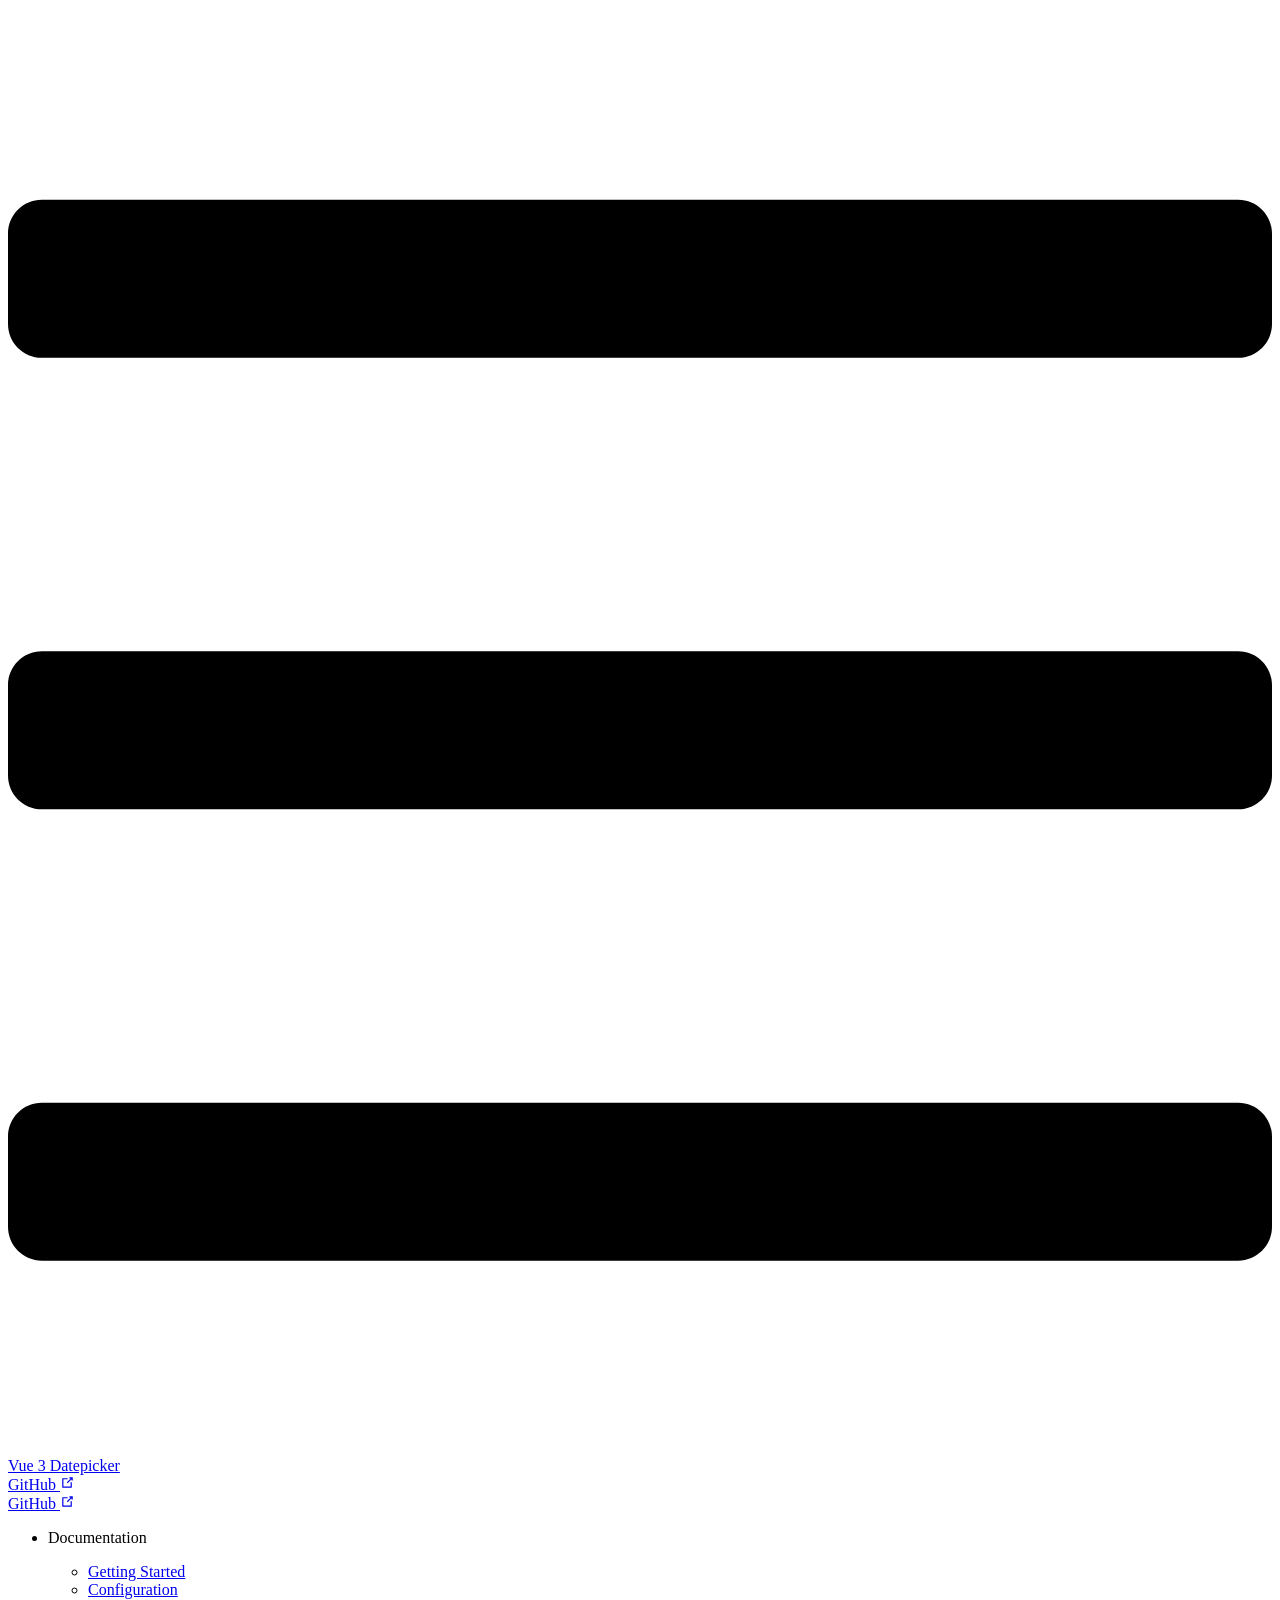
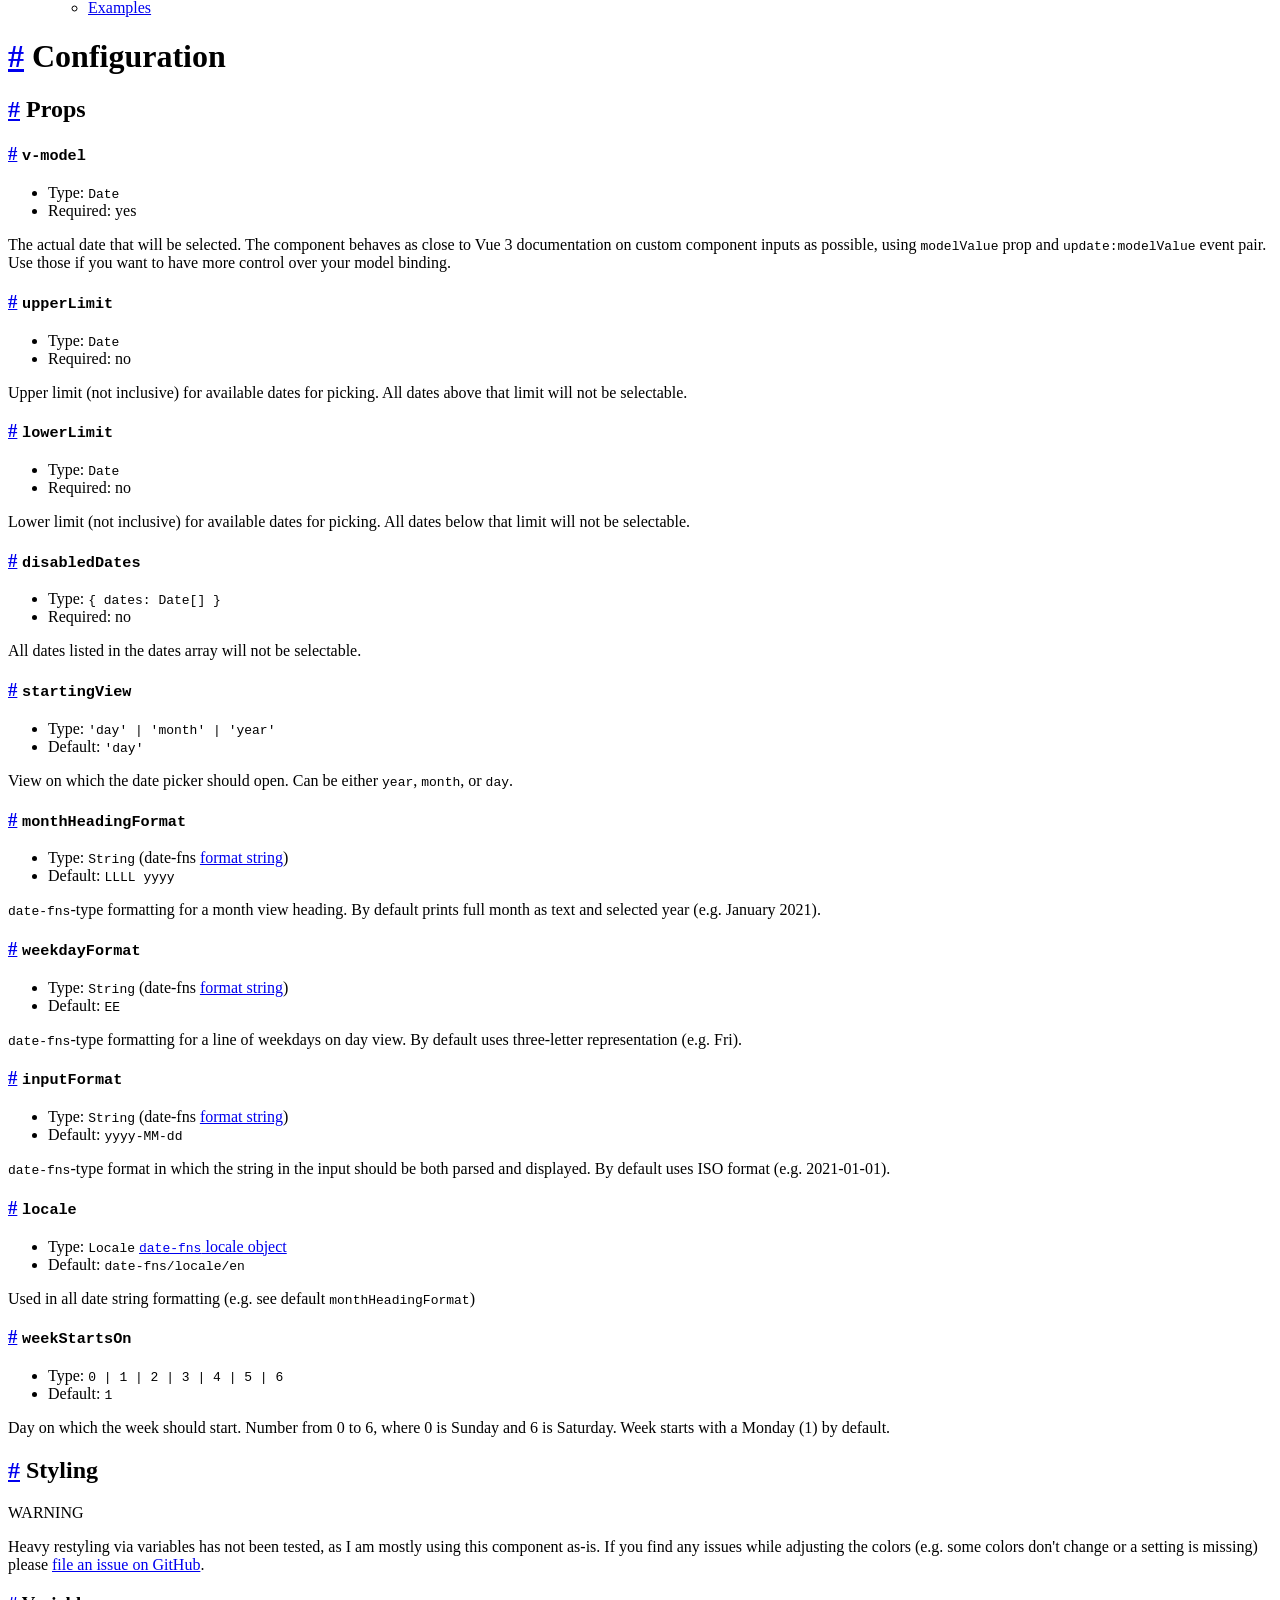
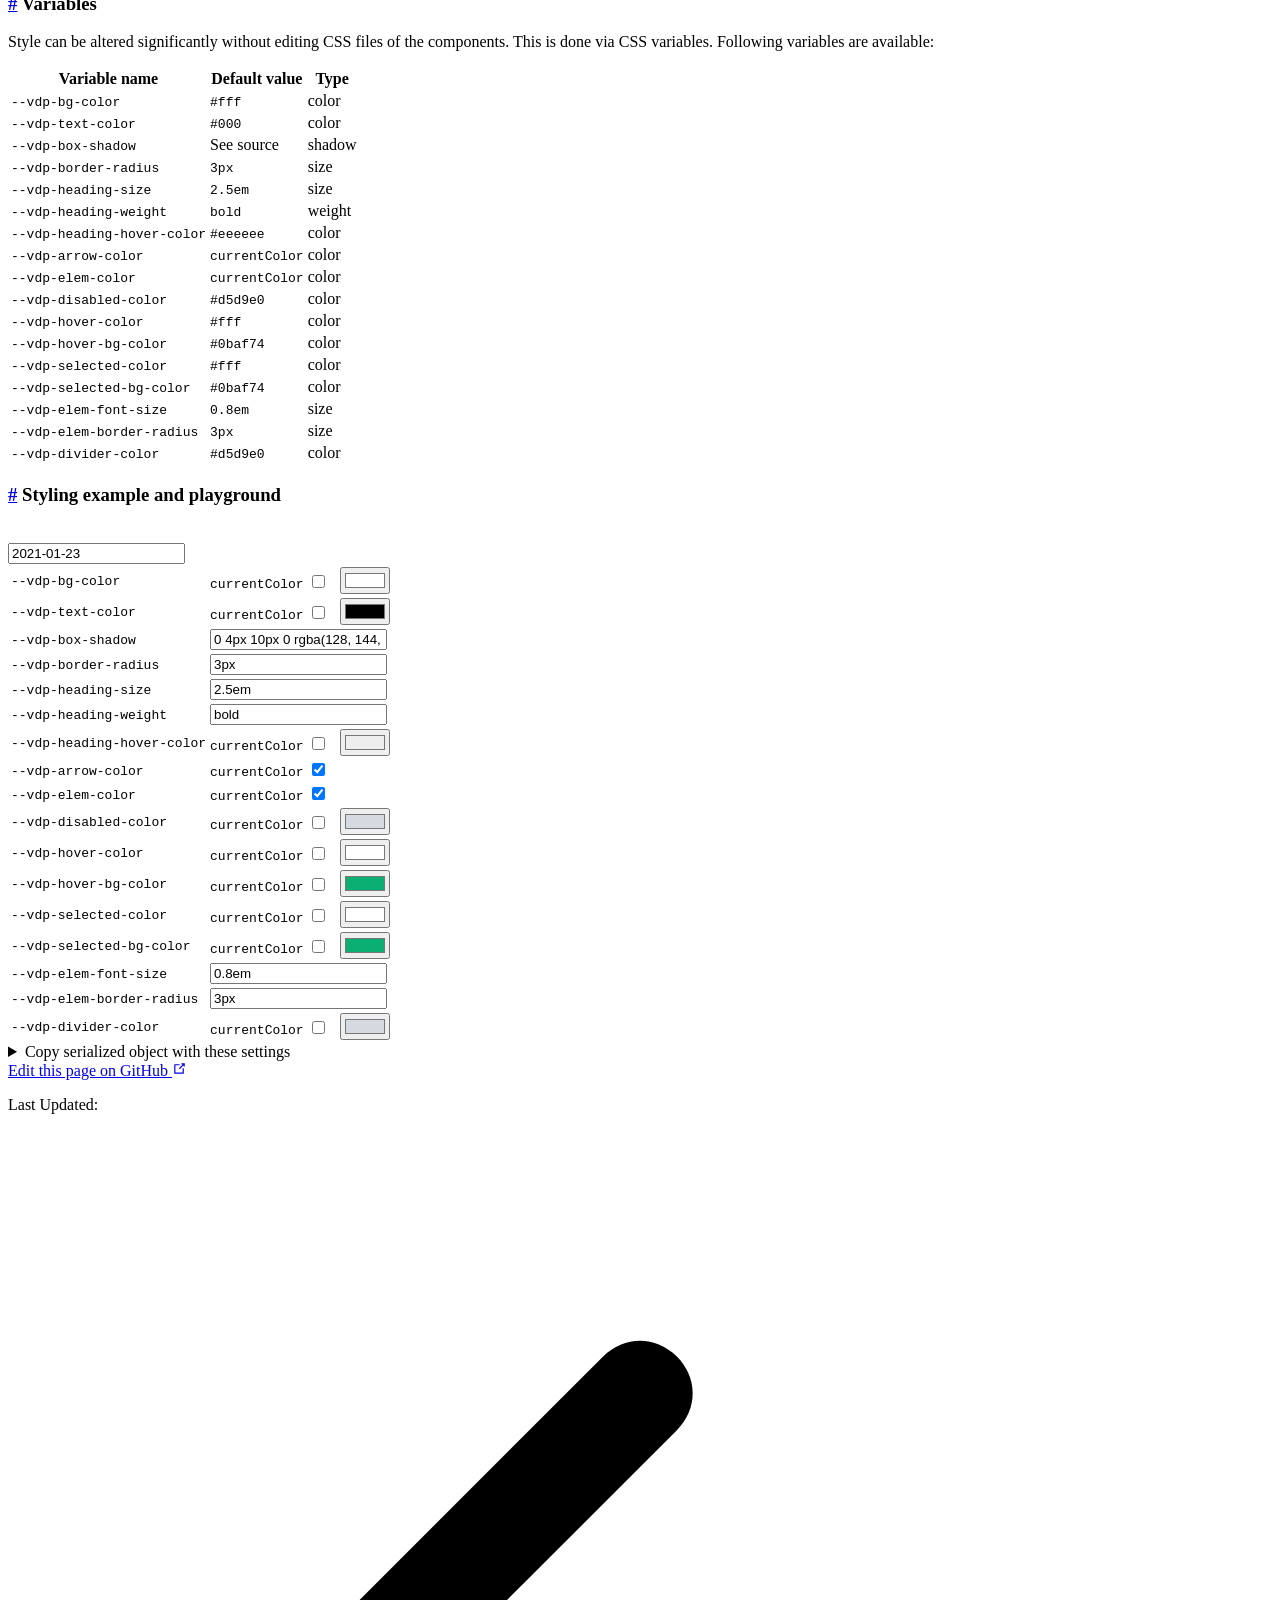
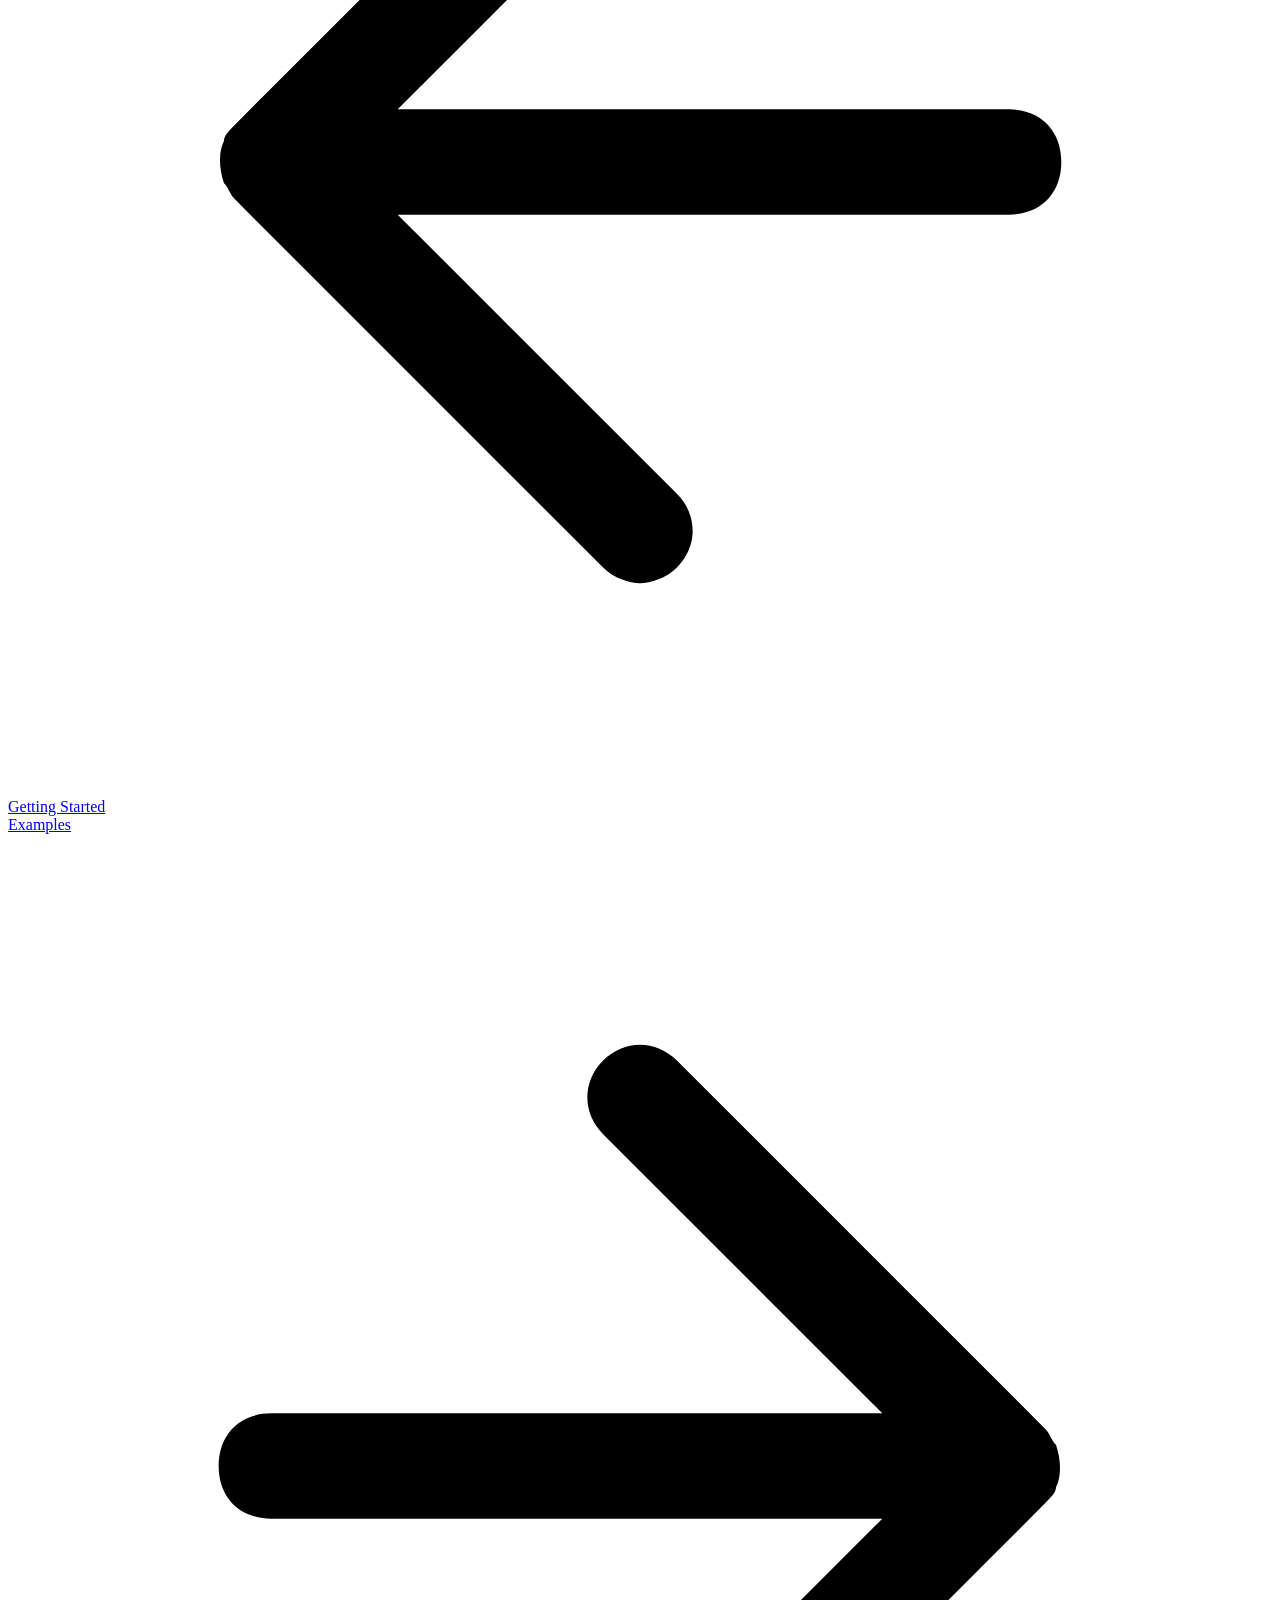
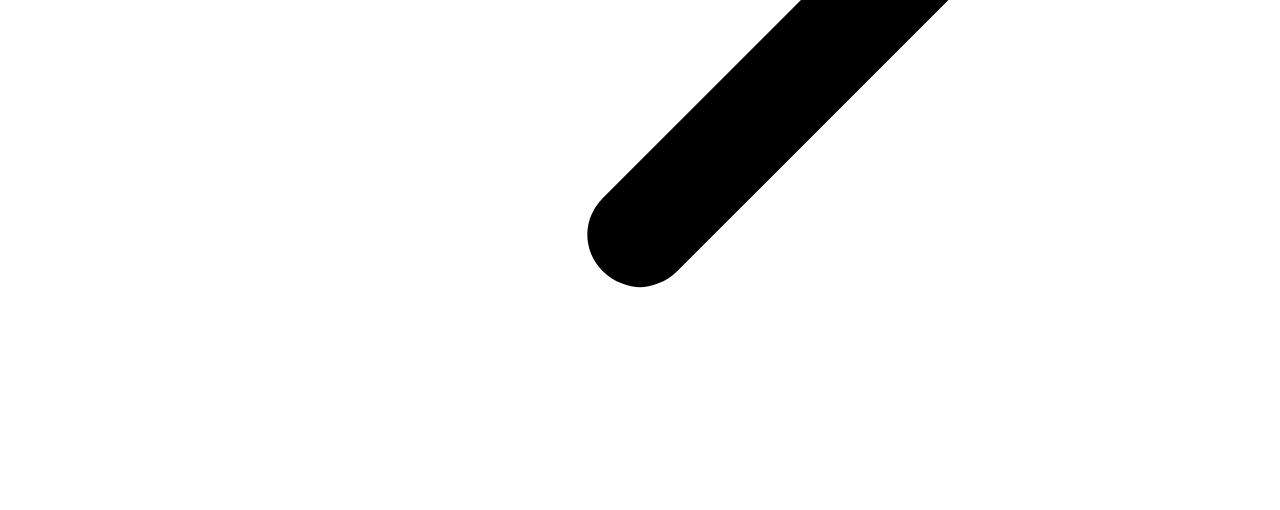
==== config.html @ 9c01e28c "Updated docs from d593a6585e9a029a3d6ae3921dd6ea7e52eb8b9a" ====
<!DOCTYPE html>
<html lang="en-US">
  <head>
    <meta charset="utf-8">
    <meta name="viewport" content="width=device-width,initial-scale=1">
    <title>
      Configuration | Vue 3 Datepicker
    </title>
    <meta name="description" content="Datepicker component suitable for Vue 3">
    <link rel="stylesheet" href="/vue3-datepicker/assets/style.fb895060.css">
    <link rel="modulepreload" href="/vue3-datepicker/assets/framework.cd64e59b.js">
    <link rel="modulepreload" href="/vue3-datepicker/assets/Datepicker.070c95ee.js">
    <link rel="modulepreload" href="/vue3-datepicker/assets/config.md.9d91b62d.lean.js">
    <link rel="modulepreload" href="/vue3-datepicker/assets/app.a513bcc6.js">
    
    
  </head>
  <body>
    <div id="app"><!--[--><div class="theme"><header class="nav-bar" data-v-6e7c0b86><div class="sidebar-button" data-v-6e7c0b86><svg class="icon" xmlns="http://www.w3.org/2000/svg" aria-hidden="true" role="img" viewBox="0 0 448 512"><path fill="currentColor" d="M436 124H12c-6.627 0-12-5.373-12-12V80c0-6.627 5.373-12 12-12h424c6.627 0 12 5.373 12 12v32c0 6.627-5.373 12-12 12zm0 160H12c-6.627 0-12-5.373-12-12v-32c0-6.627 5.373-12 12-12h424c6.627 0 12 5.373 12 12v32c0 6.627-5.373 12-12 12zm0 160H12c-6.627 0-12-5.373-12-12v-32c0-6.627 5.373-12 12-12h424c6.627 0 12 5.373 12 12v32c0 6.627-5.373 12-12 12z" class></path></svg></div><a class="nav-bar-title" href="/vue3-datepicker/" aria-label="Vue 3 Datepicker, back to home" data-v-6e7c0b86 data-v-00c3af85><!----> Vue 3 Datepicker</a><div class="flex-grow" data-v-6e7c0b86></div><div class="nav" data-v-6e7c0b86><nav class="nav-links" data-v-6e7c0b86 data-v-f465d38e><!----><!----><div class="item" data-v-f465d38e><div class="nav-link" data-v-f465d38e data-v-98431d6e><a class="item isExternal" href="https://github.com/icehaunter/vue3-datepicker" target="_blank" rel="noopener noreferrer" data-v-98431d6e>GitHub <svg class="icon outbound" xmlns="http://www.w3.org/2000/svg" aria-hidden="true" x="0px" y="0px" viewbox="0 0 100 100" width="15" height="15" data-v-98431d6e><path fill="currentColor" d="M18.8,85.1h56l0,0c2.2,0,4-1.8,4-4v-32h-8v28h-48v-48h28v-8h-32l0,0c-2.2,0-4,1.8-4,4v56C14.8,83.3,16.6,85.1,18.8,85.1z"></path><polygon fill="currentColor" points="45.7,48.7 51.3,54.3 77.2,28.5 77.2,37.2 85.2,37.2 85.2,14.9 62.8,14.9 62.8,22.9 71.5,22.9"></polygon></svg></a></div></div></nav></div><!--[--><!--]--></header><aside class="sidebar" data-v-58e261f2><nav class="nav-links nav" data-v-58e261f2 data-v-f465d38e><!----><!----><div class="item" data-v-f465d38e><div class="nav-link" data-v-f465d38e data-v-98431d6e><a class="item isExternal" href="https://github.com/icehaunter/vue3-datepicker" target="_blank" rel="noopener noreferrer" data-v-98431d6e>GitHub <svg class="icon outbound" xmlns="http://www.w3.org/2000/svg" aria-hidden="true" x="0px" y="0px" viewbox="0 0 100 100" width="15" height="15" data-v-98431d6e><path fill="currentColor" d="M18.8,85.1h56l0,0c2.2,0,4-1.8,4-4v-32h-8v28h-48v-48h28v-8h-32l0,0c-2.2,0-4,1.8-4,4v56C14.8,83.3,16.6,85.1,18.8,85.1z"></path><polygon fill="currentColor" points="45.7,48.7 51.3,54.3 77.2,28.5 77.2,37.2 85.2,37.2 85.2,14.9 62.8,14.9 62.8,22.9 71.5,22.9"></polygon></svg></a></div></div></nav><!--[--><!--]--><ul class="sidebar-links" data-v-58e261f2><!--[--><li class="sidebar-link" data-v-58e261f2 data-v-58e261f2><p class="sidebar-link-item" data-v-58e261f2>Documentation</p><ul class="sidebar-links" data-v-58e261f2><li class="sidebar-link" data-v-58e261f2 data-v-58e261f2><a class="sidebar-link-item" href="/vue3-datepicker/" data-v-58e261f2>Getting Started</a><!----></li><li class="sidebar-link" data-v-58e261f2 data-v-58e261f2><a class="sidebar-link-item" href="/vue3-datepicker/config" data-v-58e261f2>Configuration</a><!----></li><li class="sidebar-link" data-v-58e261f2 data-v-58e261f2><a class="sidebar-link-item" href="/vue3-datepicker/examples" data-v-58e261f2>Examples</a><!----></li></ul></li><!--]--></ul><!--[--><!--]--></aside><!-- TODO: make this button accessible --><div class="sidebar-mask"></div><main class="page" data-v-b109f666><div class="container" data-v-b109f666><!--[--><!--]--><div class="content" data-v-b109f666><div data-v-b109f666><h1 id="configuration"><a class="header-anchor" href="#configuration" aria-hidden="true">#</a> Configuration</h1><h2 id="props"><a class="header-anchor" href="#props" aria-hidden="true">#</a> Props</h2><h3 id="v-model"><a class="header-anchor" href="#v-model" aria-hidden="true">#</a> <code>v-model</code></h3><ul><li>Type: <code>Date</code></li><li>Required: yes</li></ul><p>The actual date that will be selected. The component behaves as close to Vue 3 documentation on custom component inputs as possible, using <code>modelValue</code> prop and <code>update:modelValue</code> event pair. Use those if you want to have more control over your model binding.</p><h3 id="upperlimit"><a class="header-anchor" href="#upperlimit" aria-hidden="true">#</a> <code>upperLimit</code></h3><ul><li>Type: <code>Date</code></li><li>Required: no</li></ul><p>Upper limit (not inclusive) for available dates for picking. All dates above that limit will not be selectable.</p><h3 id="lowerlimit"><a class="header-anchor" href="#lowerlimit" aria-hidden="true">#</a> <code>lowerLimit</code></h3><ul><li>Type: <code>Date</code></li><li>Required: no</li></ul><p>Lower limit (not inclusive) for available dates for picking. All dates below that limit will not be selectable.</p><h3 id="disableddates"><a class="header-anchor" href="#disableddates" aria-hidden="true">#</a> <code>disabledDates</code></h3><ul><li>Type: <code>{ dates: Date[] }</code></li><li>Required: no</li></ul><p>All dates listed in the dates array will not be selectable.</p><h3 id="startingview"><a class="header-anchor" href="#startingview" aria-hidden="true">#</a> <code>startingView</code></h3><ul><li>Type: <code>&#39;day&#39; | &#39;month&#39; | &#39;year&#39;</code></li><li>Default: <code>&#39;day&#39;</code></li></ul><p>View on which the date picker should open. Can be either <code>year</code>, <code>month</code>, or <code>day</code>.</p><h3 id="monthheadingformat"><a class="header-anchor" href="#monthheadingformat" aria-hidden="true">#</a> <code>monthHeadingFormat</code></h3><ul><li>Type: <code>String</code> (date-fns <a href="https://date-fns.org/docs/format" target="_blank" rel="noopener noreferrer">format string</a>)</li><li>Default: <code>LLLL yyyy</code></li></ul><p><code>date-fns</code>-type formatting for a month view heading. By default prints full month as text and selected year (e.g. January 2021).</p><h3 id="weekdayformat"><a class="header-anchor" href="#weekdayformat" aria-hidden="true">#</a> <code>weekdayFormat</code></h3><ul><li>Type: <code>String</code> (date-fns <a href="https://date-fns.org/docs/format" target="_blank" rel="noopener noreferrer">format string</a>)</li><li>Default: <code>EE</code></li></ul><p><code>date-fns</code>-type formatting for a line of weekdays on day view. By default uses three-letter representation (e.g. Fri).</p><h3 id="inputformat"><a class="header-anchor" href="#inputformat" aria-hidden="true">#</a> <code>inputFormat</code></h3><ul><li>Type: <code>String</code> (date-fns <a href="https://date-fns.org/docs/format" target="_blank" rel="noopener noreferrer">format string</a>)</li><li>Default: <code>yyyy-MM-dd</code></li></ul><p><code>date-fns</code>-type format in which the string in the input should be both parsed and displayed. By default uses ISO format (e.g. 2021-01-01).</p><h3 id="locale"><a class="header-anchor" href="#locale" aria-hidden="true">#</a> <code>locale</code></h3><ul><li>Type: <code>Locale</code> <a href="https://date-fns.org/v2.16.1/docs/I18n#usage" target="_blank" rel="noopener noreferrer"><code>date-fns</code> locale object</a></li><li>Default: <code>date-fns/locale/en</code></li></ul><p>Used in all date string formatting (e.g. see default <code>monthHeadingFormat</code>)</p><h3 id="weekstartson"><a class="header-anchor" href="#weekstartson" aria-hidden="true">#</a> <code>weekStartsOn</code></h3><ul><li>Type: <code>0 | 1 | 2 | 3 | 4 | 5 | 6</code></li><li>Default: <code>1</code></li></ul><p>Day on which the week should start. Number from 0 to 6, where 0 is Sunday and 6 is Saturday. Week starts with a Monday (1) by default.</p><h2 id="styling"><a class="header-anchor" href="#styling" aria-hidden="true">#</a> Styling</h2><div class="warning custom-block"><p class="custom-block-title">WARNING</p><p>Heavy restyling via variables has not been tested, as I am mostly using this component as-is. If you find any issues while adjusting the colors (e.g. some colors don&#39;t change or a setting is missing) please <a href="https://github.com/icehaunter/vue3-datepicker/issues" target="_blank" rel="noopener noreferrer">file an issue on GitHub</a>.</p></div><h3 id="variables"><a class="header-anchor" href="#variables" aria-hidden="true">#</a> Variables</h3><p>Style can be altered significantly without editing CSS files of the components. This is done via CSS variables. Following variables are available:</p><table><thead><tr><th>Variable name</th><th>Default value</th><th>Type</th></tr></thead><tbody><tr><td><code>--vdp-bg-color</code></td><td><code>#fff</code></td><td>color</td></tr><tr><td><code>--vdp-text-color</code></td><td><code>#000</code></td><td>color</td></tr><tr><td><code>--vdp-box-shadow</code></td><td>See source</td><td>shadow</td></tr><tr><td><code>--vdp-border-radius</code></td><td><code>3px</code></td><td>size</td></tr><tr><td><code>--vdp-heading-size</code></td><td><code>2.5em</code></td><td>size</td></tr><tr><td><code>--vdp-heading-weight</code></td><td><code>bold</code></td><td>weight</td></tr><tr><td><code>--vdp-heading-hover-color</code></td><td><code>#eeeeee</code></td><td>color</td></tr><tr><td><code>--vdp-arrow-color</code></td><td><code>currentColor</code></td><td>color</td></tr><tr><td><code>--vdp-elem-color</code></td><td><code>currentColor</code></td><td>color</td></tr><tr><td><code>--vdp-disabled-color</code></td><td><code>#d5d9e0</code></td><td>color</td></tr><tr><td><code>--vdp-hover-color</code></td><td><code>#fff</code></td><td>color</td></tr><tr><td><code>--vdp-hover-bg-color</code></td><td><code>#0baf74</code></td><td>color</td></tr><tr><td><code>--vdp-selected-color</code></td><td><code>#fff</code></td><td>color</td></tr><tr><td><code>--vdp-selected-bg-color</code></td><td><code>#0baf74</code></td><td>color</td></tr><tr><td><code>--vdp-elem-font-size</code></td><td><code>0.8em</code></td><td>size</td></tr><tr><td><code>--vdp-elem-border-radius</code></td><td><code>3px</code></td><td>size</td></tr><tr><td><code>--vdp-divider-color</code></td><td><code>#d5d9e0</code></td><td>color</td></tr></tbody></table><h3 id="styling-example-and-playground"><a class="header-anchor" href="#styling-example-and-playground" aria-hidden="true">#</a> Styling example and playground</h3><br><div class="v3dp__datepicker" style="--vdp-bg-color:#ffffff;--vdp-text-color:#000000;--vdp-box-shadow:0 4px 10px 0 rgba(128, 144, 160, 0.1), 0 0 1px 0 rgba(128, 144, 160, 0.81);--vdp-border-radius:3px;--vdp-heading-size:2.5em;--vdp-heading-weight:bold;--vdp-heading-hover-color:#eeeeee;--vdp-arrow-color:currentColor;--vdp-elem-color:currentColor;--vdp-disabled-color:#d5d9e0;--vdp-hover-color:#ffffff;--vdp-hover-bg-color:#0baf74;--vdp-selected-color:#ffffff;--vdp-selected-bg-color:#0baf74;--vdp-elem-font-size:0.8em;--vdp-elem-border-radius:3px;--vdp-divider-color:#d5d9e0;" data-v-b109f666><input type="text" readonly="readonly" value="2021-01-23" placeholder="" tabindex="0"><div class="v3dp__popout" style="--popout-column-definition:repeat(3, 1fr);display:none;" data-v-b109f666 data-v-096c12a5><div class="v3dp__heading" data-v-096c12a5><button class="v3dp__heading__button" data-v-096c12a5><!--[--><svg class="v3dp__heading__icon" xmlns="http://www.w3.org/2000/svg" viewBox="0 0 6 8" data-v-096c12a5><g fill="none" fill-rule="evenodd" data-v-096c12a5><path stroke="none" d="M-9 16V-8h24v24z" data-v-096c12a5></path><path stroke-linecap="round" stroke-linejoin="round" d="M5 0L1 4l4 4" data-v-096c12a5></path></g></svg><!--]--></button><span class="v3dp__heading__center" data-v-096c12a5><!--[-->2020 - 2029<!--]--></span><button class="v3dp__heading__button" data-v-096c12a5><!--[--><svg class="v3dp__heading__icon" xmlns="http://www.w3.org/2000/svg" viewBox="0 0 6 8" data-v-096c12a5><g fill="none" fill-rule="evenodd" data-v-096c12a5><path stroke="none" d="M15-8v24H-9V-8z" data-v-096c12a5></path><path stroke-linecap="round" stroke-linejoin="round" d="M1 8l4-4-4-4" data-v-096c12a5></path></g></svg><!--]--></button></div><div class="v3dp__body" data-v-096c12a5><!----><div class="v3dp__elements" data-v-096c12a5><!--[--><!--[--><button class="" data-v-096c12a5><span data-v-096c12a5>2020</span></button><button class="selected" data-v-096c12a5><span data-v-096c12a5>2021</span></button><button class="" data-v-096c12a5><span data-v-096c12a5>2022</span></button><button class="" data-v-096c12a5><span data-v-096c12a5>2023</span></button><button class="" data-v-096c12a5><span data-v-096c12a5>2024</span></button><button class="" data-v-096c12a5><span data-v-096c12a5>2025</span></button><button class="" data-v-096c12a5><span data-v-096c12a5>2026</span></button><button class="" data-v-096c12a5><span data-v-096c12a5>2027</span></button><button class="" data-v-096c12a5><span data-v-096c12a5>2028</span></button><button class="" data-v-096c12a5><span data-v-096c12a5>2029</span></button><!--]--><!--]--></div></div></div><div class="v3dp__popout" style="--popout-column-definition:repeat(3, 1fr);display:none;" headingformat="LLLL yyyy" data-v-b109f666 data-v-096c12a5><div class="v3dp__heading" data-v-096c12a5><button class="v3dp__heading__button" data-v-096c12a5><!--[--><svg class="v3dp__heading__icon" xmlns="http://www.w3.org/2000/svg" viewBox="0 0 6 8" data-v-096c12a5><g fill="none" fill-rule="evenodd" data-v-096c12a5><path stroke="none" d="M-9 16V-8h24v24z" data-v-096c12a5></path><path stroke-linecap="round" stroke-linejoin="round" d="M5 0L1 4l4 4" data-v-096c12a5></path></g></svg><!--]--></button><button class="v3dp__heading__center" data-v-096c12a5><!--[-->2021<!--]--></button><button class="v3dp__heading__button" data-v-096c12a5><!--[--><svg class="v3dp__heading__icon" xmlns="http://www.w3.org/2000/svg" viewBox="0 0 6 8" data-v-096c12a5><g fill="none" fill-rule="evenodd" data-v-096c12a5><path stroke="none" d="M15-8v24H-9V-8z" data-v-096c12a5></path><path stroke-linecap="round" stroke-linejoin="round" d="M1 8l4-4-4-4" data-v-096c12a5></path></g></svg><!--]--></button></div><div class="v3dp__body" data-v-096c12a5><!----><div class="v3dp__elements" data-v-096c12a5><!--[--><!--[--><button class="selected" data-v-096c12a5><span data-v-096c12a5>Jan</span></button><button class="" data-v-096c12a5><span data-v-096c12a5>Feb</span></button><button class="" data-v-096c12a5><span data-v-096c12a5>Mar</span></button><button class="" data-v-096c12a5><span data-v-096c12a5>Apr</span></button><button class="" data-v-096c12a5><span data-v-096c12a5>May</span></button><button class="" data-v-096c12a5><span data-v-096c12a5>Jun</span></button><button class="" data-v-096c12a5><span data-v-096c12a5>Jul</span></button><button class="" data-v-096c12a5><span data-v-096c12a5>Aug</span></button><button class="" data-v-096c12a5><span data-v-096c12a5>Sep</span></button><button class="" data-v-096c12a5><span data-v-096c12a5>Oct</span></button><button class="" data-v-096c12a5><span data-v-096c12a5>Nov</span></button><button class="" data-v-096c12a5><span data-v-096c12a5>Dec</span></button><!--]--><!--]--></div></div></div><div class="v3dp__popout" style="--popout-column-definition:repeat(7, 1fr);display:none;" data-v-b109f666 data-v-096c12a5><div class="v3dp__heading" data-v-096c12a5><button class="v3dp__heading__button" data-v-096c12a5><!--[--><svg class="v3dp__heading__icon" xmlns="http://www.w3.org/2000/svg" viewBox="0 0 6 8" data-v-096c12a5><g fill="none" fill-rule="evenodd" data-v-096c12a5><path stroke="none" d="M-9 16V-8h24v24z" data-v-096c12a5></path><path stroke-linecap="round" stroke-linejoin="round" d="M5 0L1 4l4 4" data-v-096c12a5></path></g></svg><!--]--></button><button class="v3dp__heading__center" data-v-096c12a5><!--[-->January 2021<!--]--></button><button class="v3dp__heading__button" data-v-096c12a5><!--[--><svg class="v3dp__heading__icon" xmlns="http://www.w3.org/2000/svg" viewBox="0 0 6 8" data-v-096c12a5><g fill="none" fill-rule="evenodd" data-v-096c12a5><path stroke="none" d="M15-8v24H-9V-8z" data-v-096c12a5></path><path stroke-linecap="round" stroke-linejoin="round" d="M1 8l4-4-4-4" data-v-096c12a5></path></g></svg><!--]--></button></div><div class="v3dp__body" data-v-096c12a5><!--[--><div class="v3dp__subheading" data-v-096c12a5><!--[--><!--[--><span data-v-096c12a5-s>Mon</span><span data-v-096c12a5-s>Tue</span><span data-v-096c12a5-s>Wed</span><span data-v-096c12a5-s>Thu</span><span data-v-096c12a5-s>Fri</span><span data-v-096c12a5-s>Sat</span><span data-v-096c12a5-s>Sun</span><!--]--><!--]--></div><hr class="v3dp__divider" data-v-096c12a5><!--]--><div class="v3dp__elements" data-v-096c12a5><!--[--><!--[--><button disabled class="" data-v-096c12a5><span data-v-096c12a5>28</span></button><button disabled class="" data-v-096c12a5><span data-v-096c12a5>29</span></button><button disabled class="" data-v-096c12a5><span data-v-096c12a5>30</span></button><button disabled class="" data-v-096c12a5><span data-v-096c12a5>31</span></button><button class="" data-v-096c12a5><span data-v-096c12a5>01</span></button><button class="" data-v-096c12a5><span data-v-096c12a5>02</span></button><button class="" data-v-096c12a5><span data-v-096c12a5>03</span></button><button class="" data-v-096c12a5><span data-v-096c12a5>04</span></button><button class="" data-v-096c12a5><span data-v-096c12a5>05</span></button><button class="" data-v-096c12a5><span data-v-096c12a5>06</span></button><button class="" data-v-096c12a5><span data-v-096c12a5>07</span></button><button class="" data-v-096c12a5><span data-v-096c12a5>08</span></button><button class="" data-v-096c12a5><span data-v-096c12a5>09</span></button><button class="" data-v-096c12a5><span data-v-096c12a5>10</span></button><button class="" data-v-096c12a5><span data-v-096c12a5>11</span></button><button class="" data-v-096c12a5><span data-v-096c12a5>12</span></button><button class="" data-v-096c12a5><span data-v-096c12a5>13</span></button><button class="" data-v-096c12a5><span data-v-096c12a5>14</span></button><button class="" data-v-096c12a5><span data-v-096c12a5>15</span></button><button class="" data-v-096c12a5><span data-v-096c12a5>16</span></button><button class="" data-v-096c12a5><span data-v-096c12a5>17</span></button><button class="" data-v-096c12a5><span data-v-096c12a5>18</span></button><button class="" data-v-096c12a5><span data-v-096c12a5>19</span></button><button class="" data-v-096c12a5><span data-v-096c12a5>20</span></button><button class="" data-v-096c12a5><span data-v-096c12a5>21</span></button><button class="" data-v-096c12a5><span data-v-096c12a5>22</span></button><button class="selected" data-v-096c12a5><span data-v-096c12a5>23</span></button><button class="" data-v-096c12a5><span data-v-096c12a5>24</span></button><button class="" data-v-096c12a5><span data-v-096c12a5>25</span></button><button class="" data-v-096c12a5><span data-v-096c12a5>26</span></button><button class="" data-v-096c12a5><span data-v-096c12a5>27</span></button><button class="" data-v-096c12a5><span data-v-096c12a5>28</span></button><button class="" data-v-096c12a5><span data-v-096c12a5>29</span></button><button class="" data-v-096c12a5><span data-v-096c12a5>30</span></button><button class="" data-v-096c12a5><span data-v-096c12a5>31</span></button><!--]--><!--]--></div></div></div></div><table><!--[--><tr><td><code>--vdp-bg-color</code></td><td><label><code>currentColor</code> <input type="checkbox"></label>   <input type="color" value="#ffffff"></td></tr><tr><td><code>--vdp-text-color</code></td><td><label><code>currentColor</code> <input type="checkbox"></label>   <input type="color" value="#000000"></td></tr><tr><td><code>--vdp-box-shadow</code></td><td><input type="text" value="0 4px 10px 0 rgba(128, 144, 160, 0.1), 0 0 1px 0 rgba(128, 144, 160, 0.81)"></td></tr><tr><td><code>--vdp-border-radius</code></td><td><input type="text" value="3px"></td></tr><tr><td><code>--vdp-heading-size</code></td><td><input type="text" value="2.5em"></td></tr><tr><td><code>--vdp-heading-weight</code></td><td><input type="text" value="bold"></td></tr><tr><td><code>--vdp-heading-hover-color</code></td><td><label><code>currentColor</code> <input type="checkbox"></label>   <input type="color" value="#eeeeee"></td></tr><tr><td><code>--vdp-arrow-color</code></td><td><label><code>currentColor</code> <input type="checkbox" checked></label>   <!----></td></tr><tr><td><code>--vdp-elem-color</code></td><td><label><code>currentColor</code> <input type="checkbox" checked></label>   <!----></td></tr><tr><td><code>--vdp-disabled-color</code></td><td><label><code>currentColor</code> <input type="checkbox"></label>   <input type="color" value="#d5d9e0"></td></tr><tr><td><code>--vdp-hover-color</code></td><td><label><code>currentColor</code> <input type="checkbox"></label>   <input type="color" value="#ffffff"></td></tr><tr><td><code>--vdp-hover-bg-color</code></td><td><label><code>currentColor</code> <input type="checkbox"></label>   <input type="color" value="#0baf74"></td></tr><tr><td><code>--vdp-selected-color</code></td><td><label><code>currentColor</code> <input type="checkbox"></label>   <input type="color" value="#ffffff"></td></tr><tr><td><code>--vdp-selected-bg-color</code></td><td><label><code>currentColor</code> <input type="checkbox"></label>   <input type="color" value="#0baf74"></td></tr><tr><td><code>--vdp-elem-font-size</code></td><td><input type="text" value="0.8em"></td></tr><tr><td><code>--vdp-elem-border-radius</code></td><td><input type="text" value="3px"></td></tr><tr><td><code>--vdp-divider-color</code></td><td><label><code>currentColor</code> <input type="checkbox"></label>   <input type="color" value="#d5d9e0"></td></tr><!--]--></table><details><summary>Copy serialized object with these settings</summary><div class="language-json"><pre><code>{
  &quot;--vdp-bg-color&quot;: &quot;#ffffff&quot;,
  &quot;--vdp-text-color&quot;: &quot;#000000&quot;,
  &quot;--vdp-box-shadow&quot;: &quot;0 4px 10px 0 rgba(128, 144, 160, 0.1), 0 0 1px 0 rgba(128, 144, 160, 0.81)&quot;,
  &quot;--vdp-border-radius&quot;: &quot;3px&quot;,
  &quot;--vdp-heading-size&quot;: &quot;2.5em&quot;,
  &quot;--vdp-heading-weight&quot;: &quot;bold&quot;,
  &quot;--vdp-heading-hover-color&quot;: &quot;#eeeeee&quot;,
  &quot;--vdp-arrow-color&quot;: &quot;currentColor&quot;,
  &quot;--vdp-elem-color&quot;: &quot;currentColor&quot;,
  &quot;--vdp-disabled-color&quot;: &quot;#d5d9e0&quot;,
  &quot;--vdp-hover-color&quot;: &quot;#ffffff&quot;,
  &quot;--vdp-hover-bg-color&quot;: &quot;#0baf74&quot;,
  &quot;--vdp-selected-color&quot;: &quot;#ffffff&quot;,
  &quot;--vdp-selected-bg-color&quot;: &quot;#0baf74&quot;,
  &quot;--vdp-elem-font-size&quot;: &quot;0.8em&quot;,
  &quot;--vdp-elem-border-radius&quot;: &quot;3px&quot;,
  &quot;--vdp-divider-color&quot;: &quot;#d5d9e0&quot;
}</code></pre></div></details></div></div><footer class="page-footer" data-v-b109f666 data-v-5a019cc9><div class="edit" data-v-5a019cc9><div class="edit-link" data-v-5a019cc9 data-v-fb0131f2><a class="link" href="https://github.com/icehaunter/vue3-datepicker/edit/master/docs/config.md" target="_blank" rel="noopener noreferrer" data-v-fb0131f2>Edit this page on GitHub <svg class="icon outbound icon" xmlns="http://www.w3.org/2000/svg" aria-hidden="true" x="0px" y="0px" viewbox="0 0 100 100" width="15" height="15" data-v-fb0131f2><path fill="currentColor" d="M18.8,85.1h56l0,0c2.2,0,4-1.8,4-4v-32h-8v28h-48v-48h28v-8h-32l0,0c-2.2,0-4,1.8-4,4v56C14.8,83.3,16.6,85.1,18.8,85.1z"></path><polygon fill="currentColor" points="45.7,48.7 51.3,54.3 77.2,28.5 77.2,37.2 85.2,37.2 85.2,14.9 62.8,14.9 62.8,22.9 71.5,22.9"></polygon></svg></a></div></div><div class="updated" data-v-5a019cc9><p class="last-updated" data-v-5a019cc9 data-v-52854a16><span class="prefix" data-v-52854a16>Last Updated:</span><span class="datetime" data-v-52854a16></span></p></div></footer><div class="next-and-prev-link" data-v-b109f666 data-v-6683615c><div class="container" data-v-6683615c><div class="prev" data-v-6683615c><a class="link" href="/vue3-datepicker/" data-v-6683615c><svg xmlns="http://www.w3.org/2000/svg" viewbox="0 0 24 24" class="icon icon-prev" data-v-6683615c><path d="M19,11H7.4l5.3-5.3c0.4-0.4,0.4-1,0-1.4s-1-0.4-1.4,0l-7,7c-0.1,0.1-0.2,0.2-0.2,0.3c-0.1,0.2-0.1,0.5,0,0.8c0.1,0.1,0.1,0.2,0.2,0.3l7,7c0.2,0.2,0.5,0.3,0.7,0.3s0.5-0.1,0.7-0.3c0.4-0.4,0.4-1,0-1.4L7.4,13H19c0.6,0,1-0.4,1-1S19.6,11,19,11z"></path></svg><span class="text" data-v-6683615c>Getting Started</span></a></div><div class="next" data-v-6683615c><a class="link" href="/vue3-datepicker/examples" data-v-6683615c><span class="text" data-v-6683615c>Examples</span><svg xmlns="http://www.w3.org/2000/svg" viewbox="0 0 24 24" class="icon icon-next" data-v-6683615c><path d="M19.9,12.4c0.1-0.2,0.1-0.5,0-0.8c-0.1-0.1-0.1-0.2-0.2-0.3l-7-7c-0.4-0.4-1-0.4-1.4,0s-0.4,1,0,1.4l5.3,5.3H5c-0.6,0-1,0.4-1,1s0.4,1,1,1h11.6l-5.3,5.3c-0.4,0.4-0.4,1,0,1.4c0.2,0.2,0.5,0.3,0.7,0.3s0.5-0.1,0.7-0.3l7-7C19.8,12.6,19.9,12.5,19.9,12.4z"></path></svg></a></div></div></div><!--[--><!--]--></div></main></div><!----><!--]--></div>
    <script>__VP_HASH_MAP__ = JSON.parse("{\"config.md\":\"9d91b62d\",\"examples.md\":\"ee0d5650\",\"index.md\":\"d286bc88\"}")</script>
    <script type="module" async src="/vue3-datepicker/assets/app.a513bcc6.js"></script>
  </body>
</html>
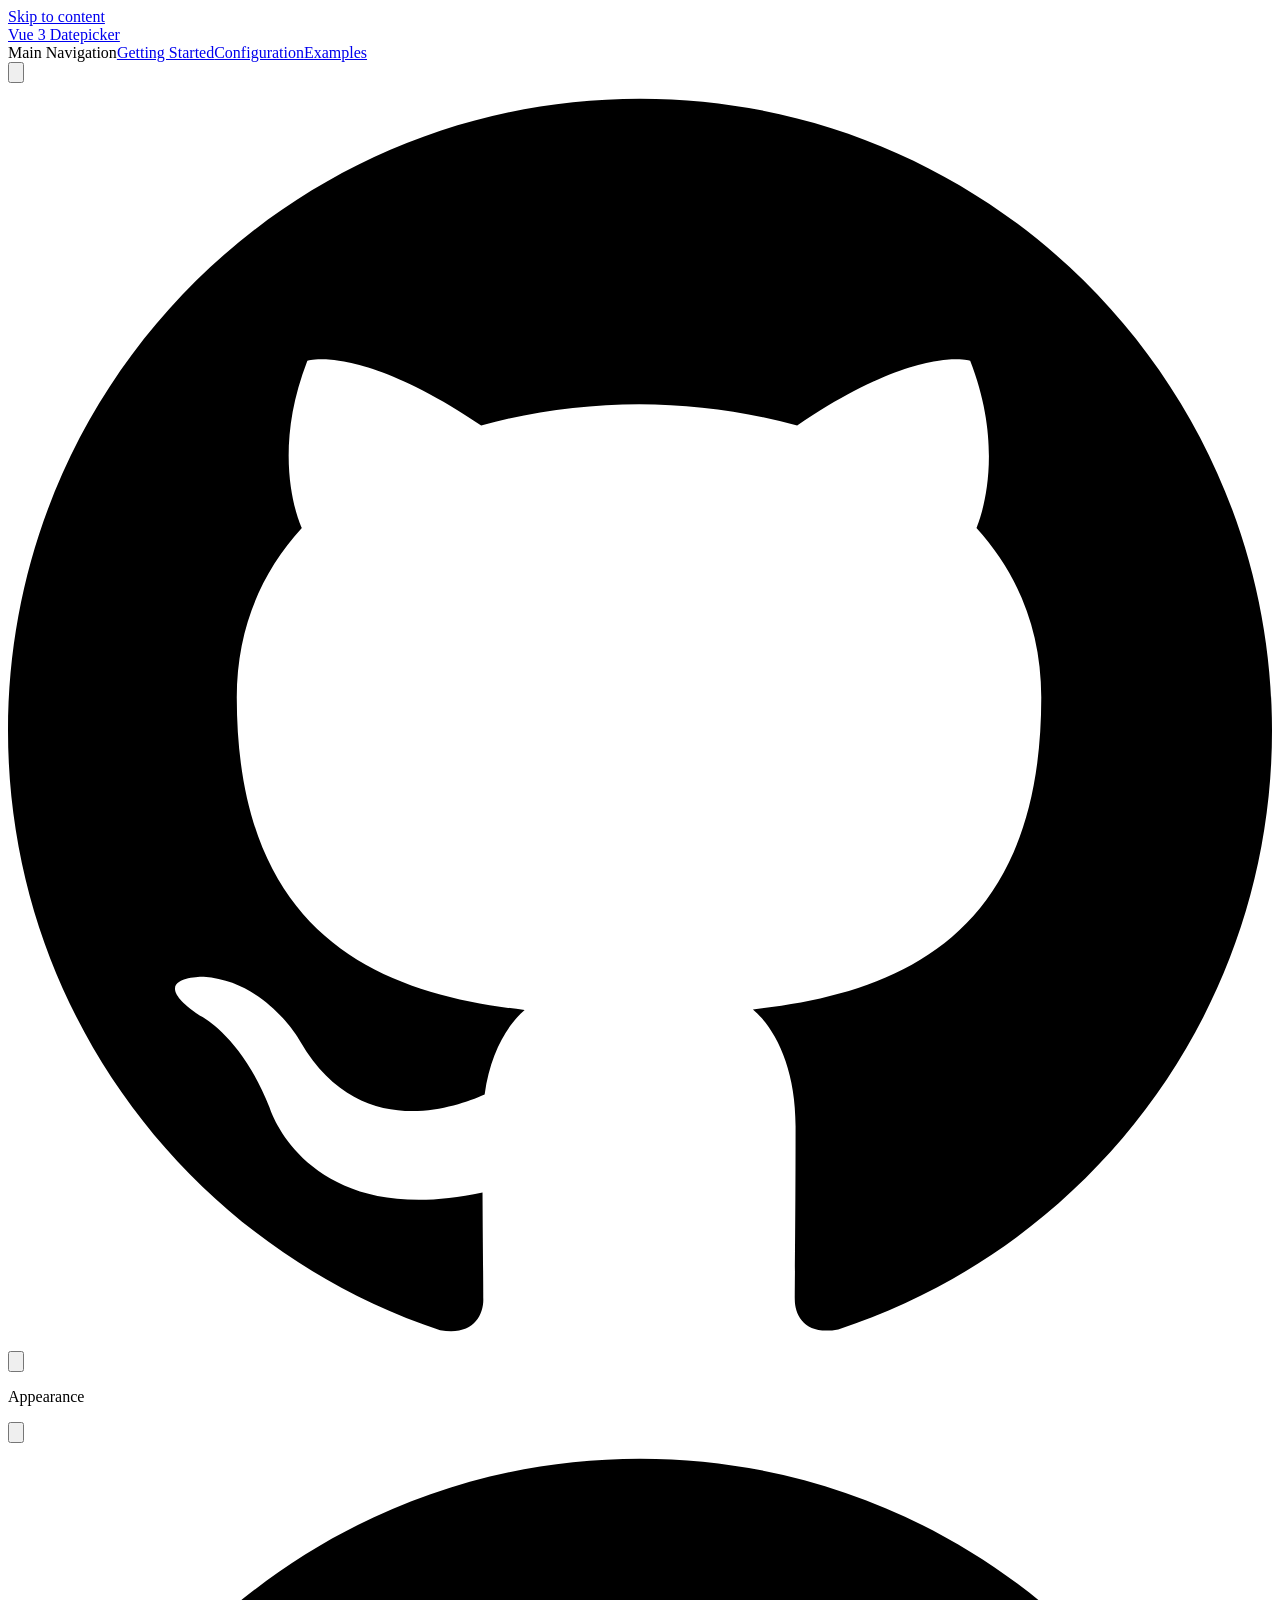
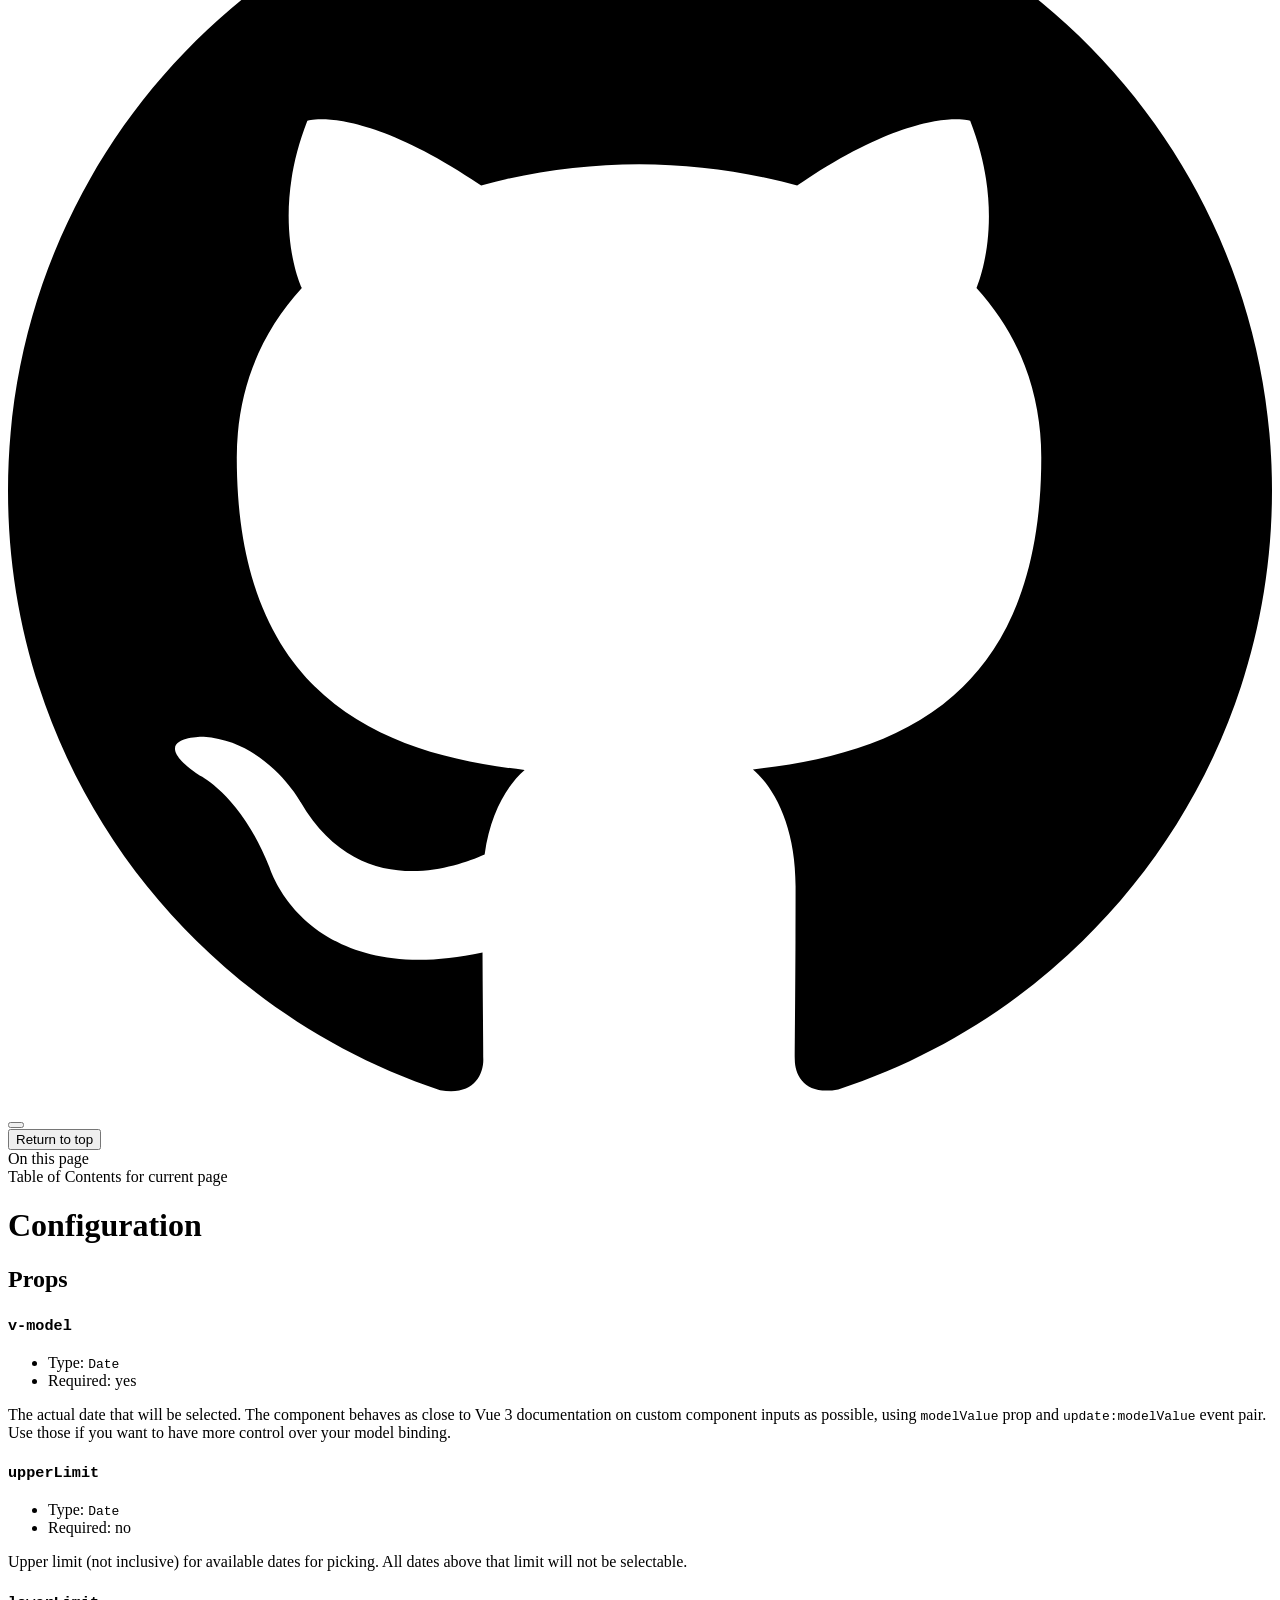
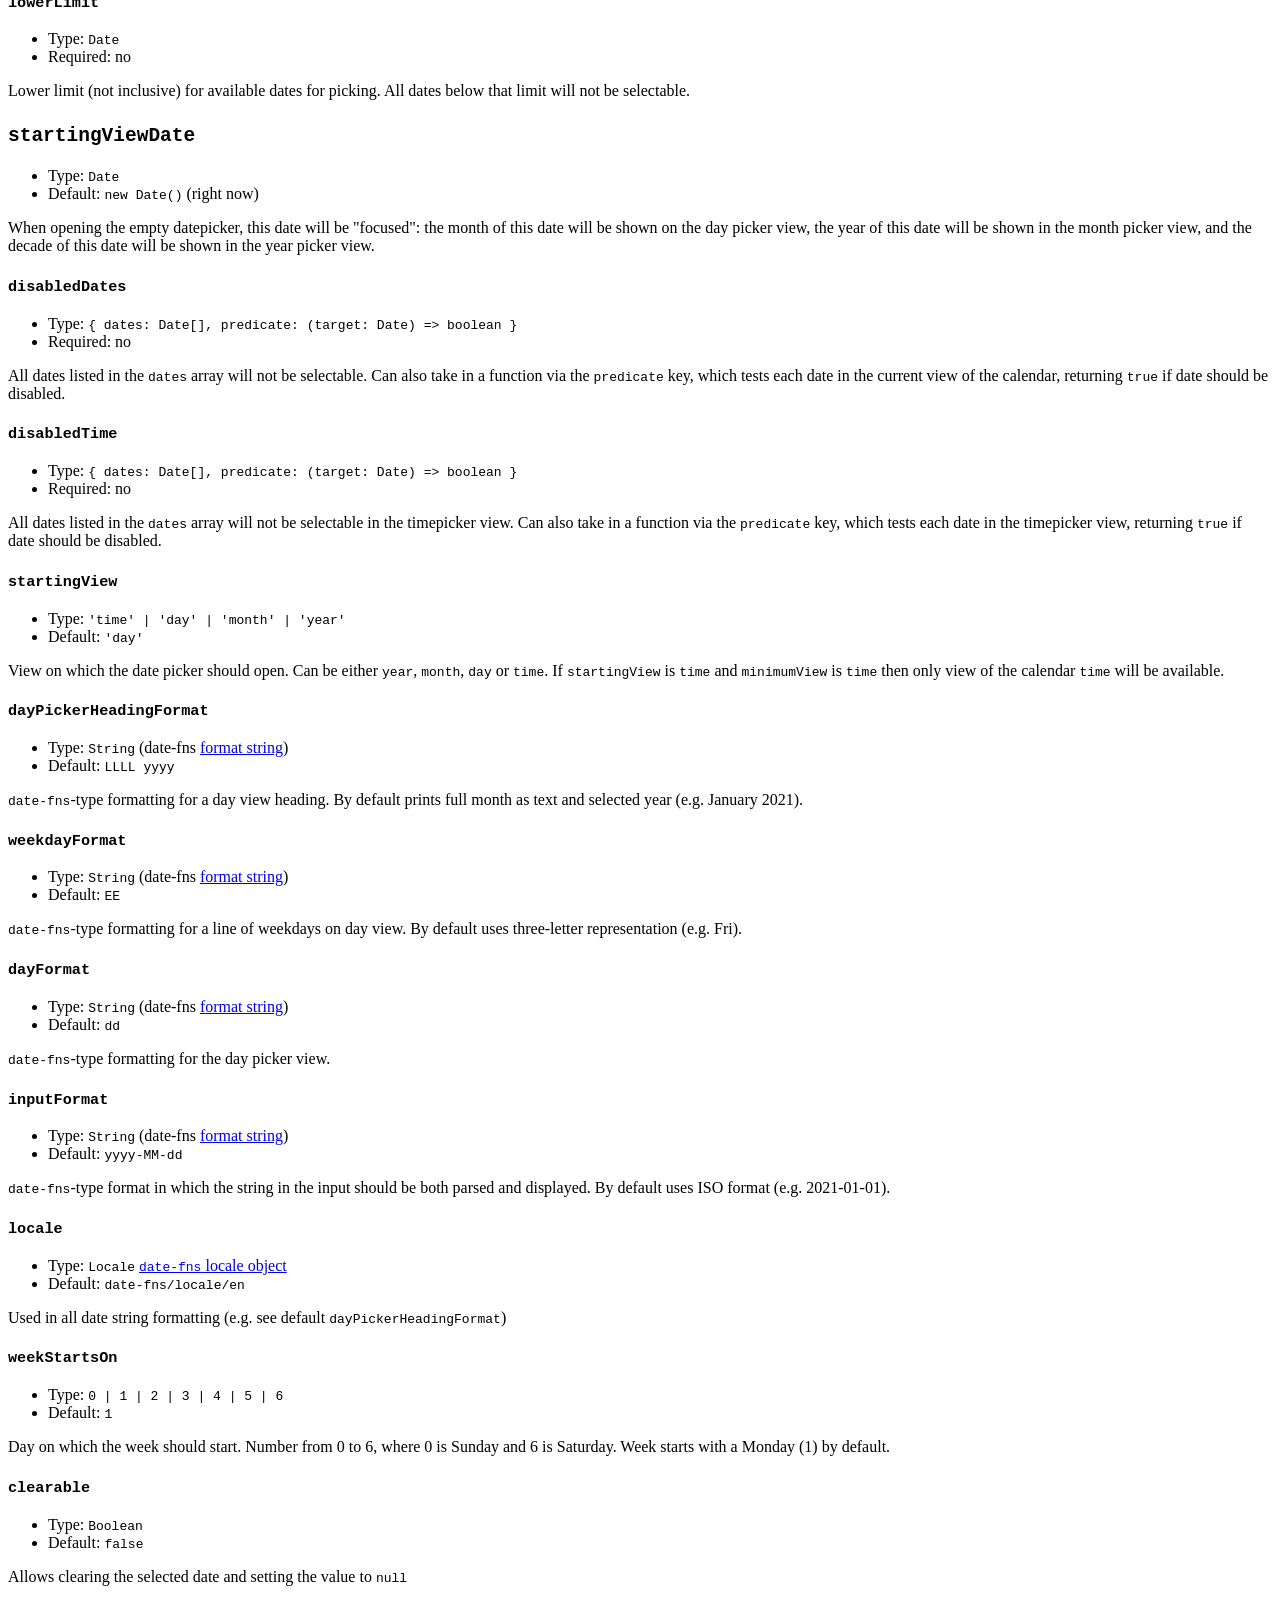
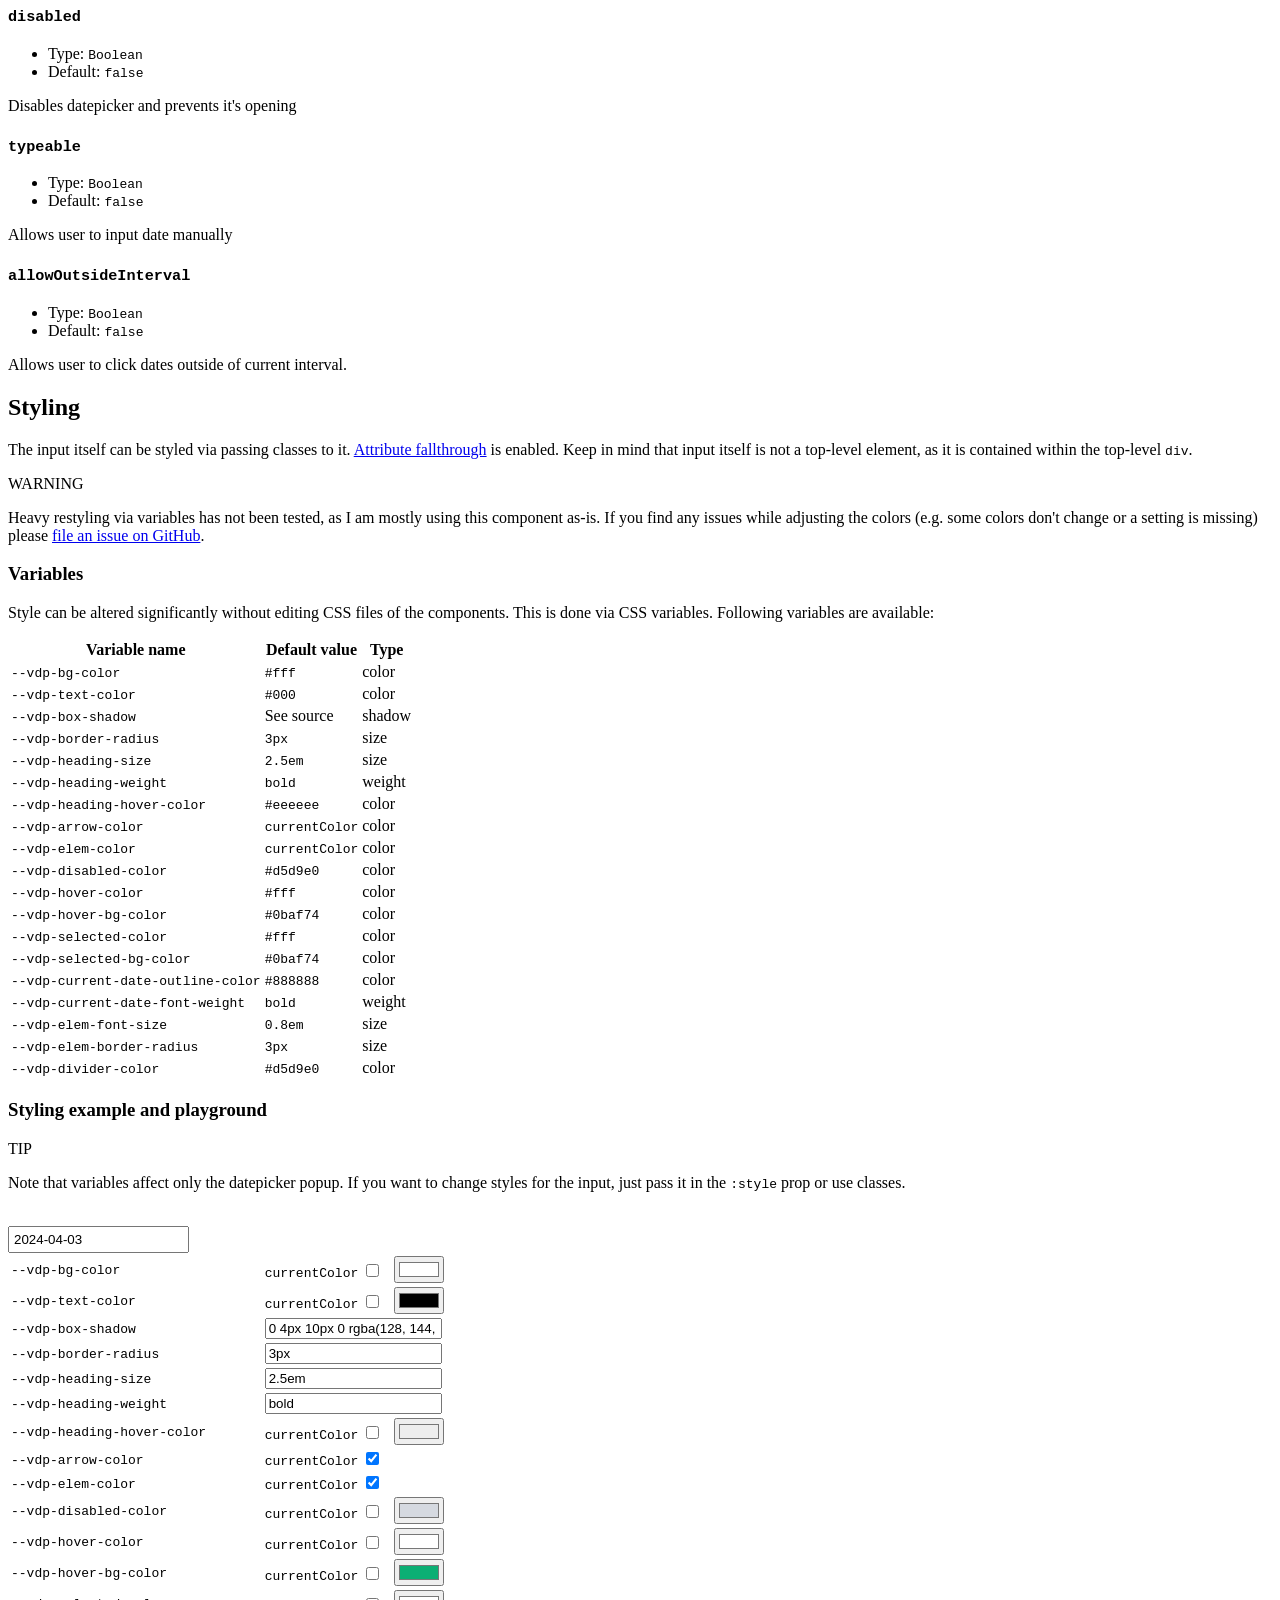
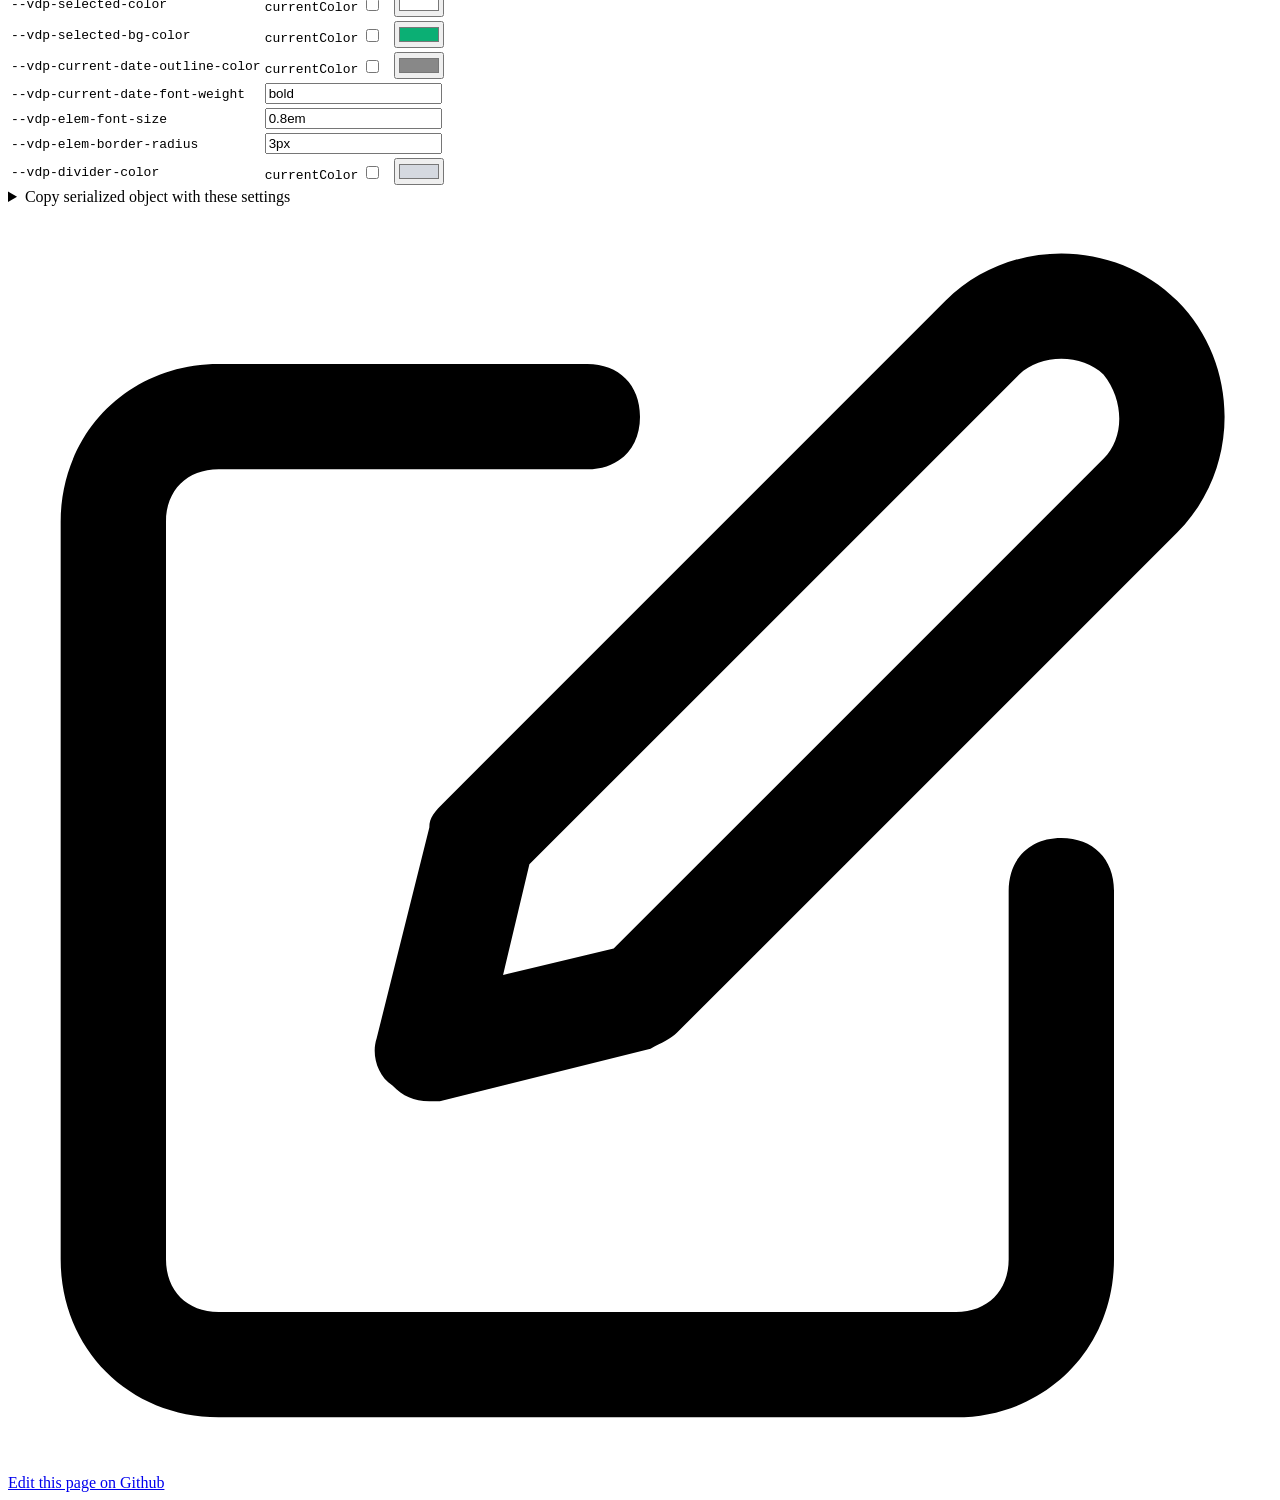
==== commit a51e0a20: "Updated docs from a086dd68d245c76f7558f2a574e5c9be20336a60" ====
--- a/config.html
+++ b/config.html
@@ -1,22 +1,21 @@
 <!DOCTYPE html>
-<html lang="en-US">
+<html lang="en-US" dir="ltr">
   <head>
     <meta charset="utf-8">
     <meta name="viewport" content="width=device-width,initial-scale=1">
-    <title>
-      Configuration | Vue 3 Datepicker
-    </title>
+    <title>Configuration | Vue 3 Datepicker</title>
     <meta name="description" content="Datepicker component suitable for Vue 3">
-    <link rel="stylesheet" href="/vue3-datepicker/assets/style.fb895060.css">
-    <link rel="modulepreload" href="/vue3-datepicker/assets/framework.cd64e59b.js">
-    <link rel="modulepreload" href="/vue3-datepicker/assets/Datepicker.070c95ee.js">
-    <link rel="modulepreload" href="/vue3-datepicker/assets/config.md.9d91b62d.lean.js">
-    <link rel="modulepreload" href="/vue3-datepicker/assets/app.a513bcc6.js">
-    
-    
+    <link rel="preload stylesheet" href="/vue3-datepicker/assets/style.cf97df19.css" as="style">
+    <script type="module" src="/vue3-datepicker/assets/app.67e0d38b.js"></script>
+    <link rel="preload" href="/vue3-datepicker/assets/inter-roman-latin.2ed14f66.woff2" as="font" type="font/woff2" crossorigin="">
+  <link rel="modulepreload" href="/vue3-datepicker/assets/chunks/framework.a1822666.js">
+  <link rel="modulepreload" href="/vue3-datepicker/assets/chunks/theme.cf6f1c8f.js">
+  <link rel="modulepreload" href="/vue3-datepicker/assets/chunks/Datepicker.16746ac2.js">
+  <link rel="modulepreload" href="/vue3-datepicker/assets/config.md.fec3b98c.lean.js">
+  <script id="check-dark-light">(()=>{const e=localStorage.getItem("vitepress-theme-appearance")||"",a=window.matchMedia("(prefers-color-scheme: dark)").matches;(!e||e==="auto"?a:e==="dark")&&document.documentElement.classList.add("dark")})();</script>
   </head>
   <body>
-    <div id="app"><!--[--><div class="theme"><header class="nav-bar" data-v-6e7c0b86><div class="sidebar-button" data-v-6e7c0b86><svg class="icon" xmlns="http://www.w3.org/2000/svg" aria-hidden="true" role="img" viewBox="0 0 448 512"><path fill="currentColor" d="M436 124H12c-6.627 0-12-5.373-12-12V80c0-6.627 5.373-12 12-12h424c6.627 0 12 5.373 12 12v32c0 6.627-5.373 12-12 12zm0 160H12c-6.627 0-12-5.373-12-12v-32c0-6.627 5.373-12 12-12h424c6.627 0 12 5.373 12 12v32c0 6.627-5.373 12-12 12zm0 160H12c-6.627 0-12-5.373-12-12v-32c0-6.627 5.373-12 12-12h424c6.627 0 12 5.373 12 12v32c0 6.627-5.373 12-12 12z" class></path></svg></div><a class="nav-bar-title" href="/vue3-datepicker/" aria-label="Vue 3 Datepicker, back to home" data-v-6e7c0b86 data-v-00c3af85><!----> Vue 3 Datepicker</a><div class="flex-grow" data-v-6e7c0b86></div><div class="nav" data-v-6e7c0b86><nav class="nav-links" data-v-6e7c0b86 data-v-f465d38e><!----><!----><div class="item" data-v-f465d38e><div class="nav-link" data-v-f465d38e data-v-98431d6e><a class="item isExternal" href="https://github.com/icehaunter/vue3-datepicker" target="_blank" rel="noopener noreferrer" data-v-98431d6e>GitHub <svg class="icon outbound" xmlns="http://www.w3.org/2000/svg" aria-hidden="true" x="0px" y="0px" viewbox="0 0 100 100" width="15" height="15" data-v-98431d6e><path fill="currentColor" d="M18.8,85.1h56l0,0c2.2,0,4-1.8,4-4v-32h-8v28h-48v-48h28v-8h-32l0,0c-2.2,0-4,1.8-4,4v56C14.8,83.3,16.6,85.1,18.8,85.1z"></path><polygon fill="currentColor" points="45.7,48.7 51.3,54.3 77.2,28.5 77.2,37.2 85.2,37.2 85.2,14.9 62.8,14.9 62.8,22.9 71.5,22.9"></polygon></svg></a></div></div></nav></div><!--[--><!--]--></header><aside class="sidebar" data-v-58e261f2><nav class="nav-links nav" data-v-58e261f2 data-v-f465d38e><!----><!----><div class="item" data-v-f465d38e><div class="nav-link" data-v-f465d38e data-v-98431d6e><a class="item isExternal" href="https://github.com/icehaunter/vue3-datepicker" target="_blank" rel="noopener noreferrer" data-v-98431d6e>GitHub <svg class="icon outbound" xmlns="http://www.w3.org/2000/svg" aria-hidden="true" x="0px" y="0px" viewbox="0 0 100 100" width="15" height="15" data-v-98431d6e><path fill="currentColor" d="M18.8,85.1h56l0,0c2.2,0,4-1.8,4-4v-32h-8v28h-48v-48h28v-8h-32l0,0c-2.2,0-4,1.8-4,4v56C14.8,83.3,16.6,85.1,18.8,85.1z"></path><polygon fill="currentColor" points="45.7,48.7 51.3,54.3 77.2,28.5 77.2,37.2 85.2,37.2 85.2,14.9 62.8,14.9 62.8,22.9 71.5,22.9"></polygon></svg></a></div></div></nav><!--[--><!--]--><ul class="sidebar-links" data-v-58e261f2><!--[--><li class="sidebar-link" data-v-58e261f2 data-v-58e261f2><p class="sidebar-link-item" data-v-58e261f2>Documentation</p><ul class="sidebar-links" data-v-58e261f2><li class="sidebar-link" data-v-58e261f2 data-v-58e261f2><a class="sidebar-link-item" href="/vue3-datepicker/" data-v-58e261f2>Getting Started</a><!----></li><li class="sidebar-link" data-v-58e261f2 data-v-58e261f2><a class="sidebar-link-item" href="/vue3-datepicker/config" data-v-58e261f2>Configuration</a><!----></li><li class="sidebar-link" data-v-58e261f2 data-v-58e261f2><a class="sidebar-link-item" href="/vue3-datepicker/examples" data-v-58e261f2>Examples</a><!----></li></ul></li><!--]--></ul><!--[--><!--]--></aside><!-- TODO: make this button accessible --><div class="sidebar-mask"></div><main class="page" data-v-b109f666><div class="container" data-v-b109f666><!--[--><!--]--><div class="content" data-v-b109f666><div data-v-b109f666><h1 id="configuration"><a class="header-anchor" href="#configuration" aria-hidden="true">#</a> Configuration</h1><h2 id="props"><a class="header-anchor" href="#props" aria-hidden="true">#</a> Props</h2><h3 id="v-model"><a class="header-anchor" href="#v-model" aria-hidden="true">#</a> <code>v-model</code></h3><ul><li>Type: <code>Date</code></li><li>Required: yes</li></ul><p>The actual date that will be selected. The component behaves as close to Vue 3 documentation on custom component inputs as possible, using <code>modelValue</code> prop and <code>update:modelValue</code> event pair. Use those if you want to have more control over your model binding.</p><h3 id="upperlimit"><a class="header-anchor" href="#upperlimit" aria-hidden="true">#</a> <code>upperLimit</code></h3><ul><li>Type: <code>Date</code></li><li>Required: no</li></ul><p>Upper limit (not inclusive) for available dates for picking. All dates above that limit will not be selectable.</p><h3 id="lowerlimit"><a class="header-anchor" href="#lowerlimit" aria-hidden="true">#</a> <code>lowerLimit</code></h3><ul><li>Type: <code>Date</code></li><li>Required: no</li></ul><p>Lower limit (not inclusive) for available dates for picking. All dates below that limit will not be selectable.</p><h3 id="disableddates"><a class="header-anchor" href="#disableddates" aria-hidden="true">#</a> <code>disabledDates</code></h3><ul><li>Type: <code>{ dates: Date[] }</code></li><li>Required: no</li></ul><p>All dates listed in the dates array will not be selectable.</p><h3 id="startingview"><a class="header-anchor" href="#startingview" aria-hidden="true">#</a> <code>startingView</code></h3><ul><li>Type: <code>&#39;day&#39; | &#39;month&#39; | &#39;year&#39;</code></li><li>Default: <code>&#39;day&#39;</code></li></ul><p>View on which the date picker should open. Can be either <code>year</code>, <code>month</code>, or <code>day</code>.</p><h3 id="monthheadingformat"><a class="header-anchor" href="#monthheadingformat" aria-hidden="true">#</a> <code>monthHeadingFormat</code></h3><ul><li>Type: <code>String</code> (date-fns <a href="https://date-fns.org/docs/format" target="_blank" rel="noopener noreferrer">format string</a>)</li><li>Default: <code>LLLL yyyy</code></li></ul><p><code>date-fns</code>-type formatting for a month view heading. By default prints full month as text and selected year (e.g. January 2021).</p><h3 id="weekdayformat"><a class="header-anchor" href="#weekdayformat" aria-hidden="true">#</a> <code>weekdayFormat</code></h3><ul><li>Type: <code>String</code> (date-fns <a href="https://date-fns.org/docs/format" target="_blank" rel="noopener noreferrer">format string</a>)</li><li>Default: <code>EE</code></li></ul><p><code>date-fns</code>-type formatting for a line of weekdays on day view. By default uses three-letter representation (e.g. Fri).</p><h3 id="inputformat"><a class="header-anchor" href="#inputformat" aria-hidden="true">#</a> <code>inputFormat</code></h3><ul><li>Type: <code>String</code> (date-fns <a href="https://date-fns.org/docs/format" target="_blank" rel="noopener noreferrer">format string</a>)</li><li>Default: <code>yyyy-MM-dd</code></li></ul><p><code>date-fns</code>-type format in which the string in the input should be both parsed and displayed. By default uses ISO format (e.g. 2021-01-01).</p><h3 id="locale"><a class="header-anchor" href="#locale" aria-hidden="true">#</a> <code>locale</code></h3><ul><li>Type: <code>Locale</code> <a href="https://date-fns.org/v2.16.1/docs/I18n#usage" target="_blank" rel="noopener noreferrer"><code>date-fns</code> locale object</a></li><li>Default: <code>date-fns/locale/en</code></li></ul><p>Used in all date string formatting (e.g. see default <code>monthHeadingFormat</code>)</p><h3 id="weekstartson"><a class="header-anchor" href="#weekstartson" aria-hidden="true">#</a> <code>weekStartsOn</code></h3><ul><li>Type: <code>0 | 1 | 2 | 3 | 4 | 5 | 6</code></li><li>Default: <code>1</code></li></ul><p>Day on which the week should start. Number from 0 to 6, where 0 is Sunday and 6 is Saturday. Week starts with a Monday (1) by default.</p><h2 id="styling"><a class="header-anchor" href="#styling" aria-hidden="true">#</a> Styling</h2><div class="warning custom-block"><p class="custom-block-title">WARNING</p><p>Heavy restyling via variables has not been tested, as I am mostly using this component as-is. If you find any issues while adjusting the colors (e.g. some colors don&#39;t change or a setting is missing) please <a href="https://github.com/icehaunter/vue3-datepicker/issues" target="_blank" rel="noopener noreferrer">file an issue on GitHub</a>.</p></div><h3 id="variables"><a class="header-anchor" href="#variables" aria-hidden="true">#</a> Variables</h3><p>Style can be altered significantly without editing CSS files of the components. This is done via CSS variables. Following variables are available:</p><table><thead><tr><th>Variable name</th><th>Default value</th><th>Type</th></tr></thead><tbody><tr><td><code>--vdp-bg-color</code></td><td><code>#fff</code></td><td>color</td></tr><tr><td><code>--vdp-text-color</code></td><td><code>#000</code></td><td>color</td></tr><tr><td><code>--vdp-box-shadow</code></td><td>See source</td><td>shadow</td></tr><tr><td><code>--vdp-border-radius</code></td><td><code>3px</code></td><td>size</td></tr><tr><td><code>--vdp-heading-size</code></td><td><code>2.5em</code></td><td>size</td></tr><tr><td><code>--vdp-heading-weight</code></td><td><code>bold</code></td><td>weight</td></tr><tr><td><code>--vdp-heading-hover-color</code></td><td><code>#eeeeee</code></td><td>color</td></tr><tr><td><code>--vdp-arrow-color</code></td><td><code>currentColor</code></td><td>color</td></tr><tr><td><code>--vdp-elem-color</code></td><td><code>currentColor</code></td><td>color</td></tr><tr><td><code>--vdp-disabled-color</code></td><td><code>#d5d9e0</code></td><td>color</td></tr><tr><td><code>--vdp-hover-color</code></td><td><code>#fff</code></td><td>color</td></tr><tr><td><code>--vdp-hover-bg-color</code></td><td><code>#0baf74</code></td><td>color</td></tr><tr><td><code>--vdp-selected-color</code></td><td><code>#fff</code></td><td>color</td></tr><tr><td><code>--vdp-selected-bg-color</code></td><td><code>#0baf74</code></td><td>color</td></tr><tr><td><code>--vdp-elem-font-size</code></td><td><code>0.8em</code></td><td>size</td></tr><tr><td><code>--vdp-elem-border-radius</code></td><td><code>3px</code></td><td>size</td></tr><tr><td><code>--vdp-divider-color</code></td><td><code>#d5d9e0</code></td><td>color</td></tr></tbody></table><h3 id="styling-example-and-playground"><a class="header-anchor" href="#styling-example-and-playground" aria-hidden="true">#</a> Styling example and playground</h3><br><div class="v3dp__datepicker" style="--vdp-bg-color:#ffffff;--vdp-text-color:#000000;--vdp-box-shadow:0 4px 10px 0 rgba(128, 144, 160, 0.1), 0 0 1px 0 rgba(128, 144, 160, 0.81);--vdp-border-radius:3px;--vdp-heading-size:2.5em;--vdp-heading-weight:bold;--vdp-heading-hover-color:#eeeeee;--vdp-arrow-color:currentColor;--vdp-elem-color:currentColor;--vdp-disabled-color:#d5d9e0;--vdp-hover-color:#ffffff;--vdp-hover-bg-color:#0baf74;--vdp-selected-color:#ffffff;--vdp-selected-bg-color:#0baf74;--vdp-elem-font-size:0.8em;--vdp-elem-border-radius:3px;--vdp-divider-color:#d5d9e0;" data-v-b109f666><input type="text" readonly="readonly" value="2021-01-23" placeholder="" tabindex="0"><div class="v3dp__popout" style="--popout-column-definition:repeat(3, 1fr);display:none;" data-v-b109f666 data-v-096c12a5><div class="v3dp__heading" data-v-096c12a5><button class="v3dp__heading__button" data-v-096c12a5><!--[--><svg class="v3dp__heading__icon" xmlns="http://www.w3.org/2000/svg" viewBox="0 0 6 8" data-v-096c12a5><g fill="none" fill-rule="evenodd" data-v-096c12a5><path stroke="none" d="M-9 16V-8h24v24z" data-v-096c12a5></path><path stroke-linecap="round" stroke-linejoin="round" d="M5 0L1 4l4 4" data-v-096c12a5></path></g></svg><!--]--></button><span class="v3dp__heading__center" data-v-096c12a5><!--[-->2020 - 2029<!--]--></span><button class="v3dp__heading__button" data-v-096c12a5><!--[--><svg class="v3dp__heading__icon" xmlns="http://www.w3.org/2000/svg" viewBox="0 0 6 8" data-v-096c12a5><g fill="none" fill-rule="evenodd" data-v-096c12a5><path stroke="none" d="M15-8v24H-9V-8z" data-v-096c12a5></path><path stroke-linecap="round" stroke-linejoin="round" d="M1 8l4-4-4-4" data-v-096c12a5></path></g></svg><!--]--></button></div><div class="v3dp__body" data-v-096c12a5><!----><div class="v3dp__elements" data-v-096c12a5><!--[--><!--[--><button class="" data-v-096c12a5><span data-v-096c12a5>2020</span></button><button class="selected" data-v-096c12a5><span data-v-096c12a5>2021</span></button><button class="" data-v-096c12a5><span data-v-096c12a5>2022</span></button><button class="" data-v-096c12a5><span data-v-096c12a5>2023</span></button><button class="" data-v-096c12a5><span data-v-096c12a5>2024</span></button><button class="" data-v-096c12a5><span data-v-096c12a5>2025</span></button><button class="" data-v-096c12a5><span data-v-096c12a5>2026</span></button><button class="" data-v-096c12a5><span data-v-096c12a5>2027</span></button><button class="" data-v-096c12a5><span data-v-096c12a5>2028</span></button><button class="" data-v-096c12a5><span data-v-096c12a5>2029</span></button><!--]--><!--]--></div></div></div><div class="v3dp__popout" style="--popout-column-definition:repeat(3, 1fr);display:none;" headingformat="LLLL yyyy" data-v-b109f666 data-v-096c12a5><div class="v3dp__heading" data-v-096c12a5><button class="v3dp__heading__button" data-v-096c12a5><!--[--><svg class="v3dp__heading__icon" xmlns="http://www.w3.org/2000/svg" viewBox="0 0 6 8" data-v-096c12a5><g fill="none" fill-rule="evenodd" data-v-096c12a5><path stroke="none" d="M-9 16V-8h24v24z" data-v-096c12a5></path><path stroke-linecap="round" stroke-linejoin="round" d="M5 0L1 4l4 4" data-v-096c12a5></path></g></svg><!--]--></button><button class="v3dp__heading__center" data-v-096c12a5><!--[-->2021<!--]--></button><button class="v3dp__heading__button" data-v-096c12a5><!--[--><svg class="v3dp__heading__icon" xmlns="http://www.w3.org/2000/svg" viewBox="0 0 6 8" data-v-096c12a5><g fill="none" fill-rule="evenodd" data-v-096c12a5><path stroke="none" d="M15-8v24H-9V-8z" data-v-096c12a5></path><path stroke-linecap="round" stroke-linejoin="round" d="M1 8l4-4-4-4" data-v-096c12a5></path></g></svg><!--]--></button></div><div class="v3dp__body" data-v-096c12a5><!----><div class="v3dp__elements" data-v-096c12a5><!--[--><!--[--><button class="selected" data-v-096c12a5><span data-v-096c12a5>Jan</span></button><button class="" data-v-096c12a5><span data-v-096c12a5>Feb</span></button><button class="" data-v-096c12a5><span data-v-096c12a5>Mar</span></button><button class="" data-v-096c12a5><span data-v-096c12a5>Apr</span></button><button class="" data-v-096c12a5><span data-v-096c12a5>May</span></button><button class="" data-v-096c12a5><span data-v-096c12a5>Jun</span></button><button class="" data-v-096c12a5><span data-v-096c12a5>Jul</span></button><button class="" data-v-096c12a5><span data-v-096c12a5>Aug</span></button><button class="" data-v-096c12a5><span data-v-096c12a5>Sep</span></button><button class="" data-v-096c12a5><span data-v-096c12a5>Oct</span></button><button class="" data-v-096c12a5><span data-v-096c12a5>Nov</span></button><button class="" data-v-096c12a5><span data-v-096c12a5>Dec</span></button><!--]--><!--]--></div></div></div><div class="v3dp__popout" style="--popout-column-definition:repeat(7, 1fr);display:none;" data-v-b109f666 data-v-096c12a5><div class="v3dp__heading" data-v-096c12a5><button class="v3dp__heading__button" data-v-096c12a5><!--[--><svg class="v3dp__heading__icon" xmlns="http://www.w3.org/2000/svg" viewBox="0 0 6 8" data-v-096c12a5><g fill="none" fill-rule="evenodd" data-v-096c12a5><path stroke="none" d="M-9 16V-8h24v24z" data-v-096c12a5></path><path stroke-linecap="round" stroke-linejoin="round" d="M5 0L1 4l4 4" data-v-096c12a5></path></g></svg><!--]--></button><button class="v3dp__heading__center" data-v-096c12a5><!--[-->January 2021<!--]--></button><button class="v3dp__heading__button" data-v-096c12a5><!--[--><svg class="v3dp__heading__icon" xmlns="http://www.w3.org/2000/svg" viewBox="0 0 6 8" data-v-096c12a5><g fill="none" fill-rule="evenodd" data-v-096c12a5><path stroke="none" d="M15-8v24H-9V-8z" data-v-096c12a5></path><path stroke-linecap="round" stroke-linejoin="round" d="M1 8l4-4-4-4" data-v-096c12a5></path></g></svg><!--]--></button></div><div class="v3dp__body" data-v-096c12a5><!--[--><div class="v3dp__subheading" data-v-096c12a5><!--[--><!--[--><span data-v-096c12a5-s>Mon</span><span data-v-096c12a5-s>Tue</span><span data-v-096c12a5-s>Wed</span><span data-v-096c12a5-s>Thu</span><span data-v-096c12a5-s>Fri</span><span data-v-096c12a5-s>Sat</span><span data-v-096c12a5-s>Sun</span><!--]--><!--]--></div><hr class="v3dp__divider" data-v-096c12a5><!--]--><div class="v3dp__elements" data-v-096c12a5><!--[--><!--[--><button disabled class="" data-v-096c12a5><span data-v-096c12a5>28</span></button><button disabled class="" data-v-096c12a5><span data-v-096c12a5>29</span></button><button disabled class="" data-v-096c12a5><span data-v-096c12a5>30</span></button><button disabled class="" data-v-096c12a5><span data-v-096c12a5>31</span></button><button class="" data-v-096c12a5><span data-v-096c12a5>01</span></button><button class="" data-v-096c12a5><span data-v-096c12a5>02</span></button><button class="" data-v-096c12a5><span data-v-096c12a5>03</span></button><button class="" data-v-096c12a5><span data-v-096c12a5>04</span></button><button class="" data-v-096c12a5><span data-v-096c12a5>05</span></button><button class="" data-v-096c12a5><span data-v-096c12a5>06</span></button><button class="" data-v-096c12a5><span data-v-096c12a5>07</span></button><button class="" data-v-096c12a5><span data-v-096c12a5>08</span></button><button class="" data-v-096c12a5><span data-v-096c12a5>09</span></button><button class="" data-v-096c12a5><span data-v-096c12a5>10</span></button><button class="" data-v-096c12a5><span data-v-096c12a5>11</span></button><button class="" data-v-096c12a5><span data-v-096c12a5>12</span></button><button class="" data-v-096c12a5><span data-v-096c12a5>13</span></button><button class="" data-v-096c12a5><span data-v-096c12a5>14</span></button><button class="" data-v-096c12a5><span data-v-096c12a5>15</span></button><button class="" data-v-096c12a5><span data-v-096c12a5>16</span></button><button class="" data-v-096c12a5><span data-v-096c12a5>17</span></button><button class="" data-v-096c12a5><span data-v-096c12a5>18</span></button><button class="" data-v-096c12a5><span data-v-096c12a5>19</span></button><button class="" data-v-096c12a5><span data-v-096c12a5>20</span></button><button class="" data-v-096c12a5><span data-v-096c12a5>21</span></button><button class="" data-v-096c12a5><span data-v-096c12a5>22</span></button><button class="selected" data-v-096c12a5><span data-v-096c12a5>23</span></button><button class="" data-v-096c12a5><span data-v-096c12a5>24</span></button><button class="" data-v-096c12a5><span data-v-096c12a5>25</span></button><button class="" data-v-096c12a5><span data-v-096c12a5>26</span></button><button class="" data-v-096c12a5><span data-v-096c12a5>27</span></button><button class="" data-v-096c12a5><span data-v-096c12a5>28</span></button><button class="" data-v-096c12a5><span data-v-096c12a5>29</span></button><button class="" data-v-096c12a5><span data-v-096c12a5>30</span></button><button class="" data-v-096c12a5><span data-v-096c12a5>31</span></button><!--]--><!--]--></div></div></div></div><table><!--[--><tr><td><code>--vdp-bg-color</code></td><td><label><code>currentColor</code> <input type="checkbox"></label>   <input type="color" value="#ffffff"></td></tr><tr><td><code>--vdp-text-color</code></td><td><label><code>currentColor</code> <input type="checkbox"></label>   <input type="color" value="#000000"></td></tr><tr><td><code>--vdp-box-shadow</code></td><td><input type="text" value="0 4px 10px 0 rgba(128, 144, 160, 0.1), 0 0 1px 0 rgba(128, 144, 160, 0.81)"></td></tr><tr><td><code>--vdp-border-radius</code></td><td><input type="text" value="3px"></td></tr><tr><td><code>--vdp-heading-size</code></td><td><input type="text" value="2.5em"></td></tr><tr><td><code>--vdp-heading-weight</code></td><td><input type="text" value="bold"></td></tr><tr><td><code>--vdp-heading-hover-color</code></td><td><label><code>currentColor</code> <input type="checkbox"></label>   <input type="color" value="#eeeeee"></td></tr><tr><td><code>--vdp-arrow-color</code></td><td><label><code>currentColor</code> <input type="checkbox" checked></label>   <!----></td></tr><tr><td><code>--vdp-elem-color</code></td><td><label><code>currentColor</code> <input type="checkbox" checked></label>   <!----></td></tr><tr><td><code>--vdp-disabled-color</code></td><td><label><code>currentColor</code> <input type="checkbox"></label>   <input type="color" value="#d5d9e0"></td></tr><tr><td><code>--vdp-hover-color</code></td><td><label><code>currentColor</code> <input type="checkbox"></label>   <input type="color" value="#ffffff"></td></tr><tr><td><code>--vdp-hover-bg-color</code></td><td><label><code>currentColor</code> <input type="checkbox"></label>   <input type="color" value="#0baf74"></td></tr><tr><td><code>--vdp-selected-color</code></td><td><label><code>currentColor</code> <input type="checkbox"></label>   <input type="color" value="#ffffff"></td></tr><tr><td><code>--vdp-selected-bg-color</code></td><td><label><code>currentColor</code> <input type="checkbox"></label>   <input type="color" value="#0baf74"></td></tr><tr><td><code>--vdp-elem-font-size</code></td><td><input type="text" value="0.8em"></td></tr><tr><td><code>--vdp-elem-border-radius</code></td><td><input type="text" value="3px"></td></tr><tr><td><code>--vdp-divider-color</code></td><td><label><code>currentColor</code> <input type="checkbox"></label>   <input type="color" value="#d5d9e0"></td></tr><!--]--></table><details><summary>Copy serialized object with these settings</summary><div class="language-json"><pre><code>{
+    <div id="app"><div class="Layout" data-v-b2cf3e0b><!--[--><!--]--><!--[--><span tabindex="-1" data-v-c8616af1></span><a href="#VPContent" class="VPSkipLink visually-hidden" data-v-c8616af1> Skip to content </a><!--]--><!----><header class="VPNav" data-v-b2cf3e0b data-v-7e5bc4a5><div class="VPNavBar" data-v-7e5bc4a5 data-v-7c10cd25><div class="container" data-v-7c10cd25><div class="title" data-v-7c10cd25><div class="VPNavBarTitle" data-v-7c10cd25 data-v-4d981103><a class="title" href="/vue3-datepicker/" data-v-4d981103><!--[--><!--]--><!----><!--[-->Vue 3 Datepicker<!--]--><!--[--><!--]--></a></div></div><div class="content" data-v-7c10cd25><div class="curtain" data-v-7c10cd25></div><div class="content-body" data-v-7c10cd25><!--[--><!--]--><div class="VPNavBarSearch search" style="--vp-meta-key:&#39;Meta&#39;;" data-v-7c10cd25><!----></div><nav aria-labelledby="main-nav-aria-label" class="VPNavBarMenu menu" data-v-7c10cd25 data-v-7f418b0f><span id="main-nav-aria-label" class="visually-hidden" data-v-7f418b0f>Main Navigation</span><!--[--><!--[--><a class="VPLink link VPNavBarMenuLink" href="/vue3-datepicker/" tabindex="0" data-v-7f418b0f data-v-5e623618 data-v-8f4dc553><!--[-->Getting Started<!--]--><!----></a><!--]--><!--[--><a class="VPLink link VPNavBarMenuLink active" href="/vue3-datepicker/config.html" tabindex="0" data-v-7f418b0f data-v-5e623618 data-v-8f4dc553><!--[-->Configuration<!--]--><!----></a><!--]--><!--[--><a class="VPLink link VPNavBarMenuLink" href="/vue3-datepicker/examples.html" tabindex="0" data-v-7f418b0f data-v-5e623618 data-v-8f4dc553><!--[-->Examples<!--]--><!----></a><!--]--><!--]--></nav><!----><div class="VPNavBarAppearance appearance" data-v-7c10cd25 data-v-f6a63727><button class="VPSwitch VPSwitchAppearance" type="button" role="switch" title="toggle dark mode" aria-checked="false" data-v-f6a63727 data-v-87de0873 data-v-f3c41672><span class="check" data-v-f3c41672><span class="icon" data-v-f3c41672><!--[--><svg xmlns="http://www.w3.org/2000/svg" aria-hidden="true" focusable="false" viewbox="0 0 24 24" class="sun" data-v-87de0873><path d="M12,18c-3.3,0-6-2.7-6-6s2.7-6,6-6s6,2.7,6,6S15.3,18,12,18zM12,8c-2.2,0-4,1.8-4,4c0,2.2,1.8,4,4,4c2.2,0,4-1.8,4-4C16,9.8,14.2,8,12,8z"></path><path d="M12,4c-0.6,0-1-0.4-1-1V1c0-0.6,0.4-1,1-1s1,0.4,1,1v2C13,3.6,12.6,4,12,4z"></path><path d="M12,24c-0.6,0-1-0.4-1-1v-2c0-0.6,0.4-1,1-1s1,0.4,1,1v2C13,23.6,12.6,24,12,24z"></path><path d="M5.6,6.6c-0.3,0-0.5-0.1-0.7-0.3L3.5,4.9c-0.4-0.4-0.4-1,0-1.4s1-0.4,1.4,0l1.4,1.4c0.4,0.4,0.4,1,0,1.4C6.2,6.5,5.9,6.6,5.6,6.6z"></path><path d="M19.8,20.8c-0.3,0-0.5-0.1-0.7-0.3l-1.4-1.4c-0.4-0.4-0.4-1,0-1.4s1-0.4,1.4,0l1.4,1.4c0.4,0.4,0.4,1,0,1.4C20.3,20.7,20,20.8,19.8,20.8z"></path><path d="M3,13H1c-0.6,0-1-0.4-1-1s0.4-1,1-1h2c0.6,0,1,0.4,1,1S3.6,13,3,13z"></path><path d="M23,13h-2c-0.6,0-1-0.4-1-1s0.4-1,1-1h2c0.6,0,1,0.4,1,1S23.6,13,23,13z"></path><path d="M4.2,20.8c-0.3,0-0.5-0.1-0.7-0.3c-0.4-0.4-0.4-1,0-1.4l1.4-1.4c0.4-0.4,1-0.4,1.4,0s0.4,1,0,1.4l-1.4,1.4C4.7,20.7,4.5,20.8,4.2,20.8z"></path><path d="M18.4,6.6c-0.3,0-0.5-0.1-0.7-0.3c-0.4-0.4-0.4-1,0-1.4l1.4-1.4c0.4-0.4,1-0.4,1.4,0s0.4,1,0,1.4l-1.4,1.4C18.9,6.5,18.6,6.6,18.4,6.6z"></path></svg><svg xmlns="http://www.w3.org/2000/svg" aria-hidden="true" focusable="false" viewbox="0 0 24 24" class="moon" data-v-87de0873><path d="M12.1,22c-0.3,0-0.6,0-0.9,0c-5.5-0.5-9.5-5.4-9-10.9c0.4-4.8,4.2-8.6,9-9c0.4,0,0.8,0.2,1,0.5c0.2,0.3,0.2,0.8-0.1,1.1c-2,2.7-1.4,6.4,1.3,8.4c2.1,1.6,5,1.6,7.1,0c0.3-0.2,0.7-0.3,1.1-0.1c0.3,0.2,0.5,0.6,0.5,1c-0.2,2.7-1.5,5.1-3.6,6.8C16.6,21.2,14.4,22,12.1,22zM9.3,4.4c-2.9,1-5,3.6-5.2,6.8c-0.4,4.4,2.8,8.3,7.2,8.7c2.1,0.2,4.2-0.4,5.8-1.8c1.1-0.9,1.9-2.1,2.4-3.4c-2.5,0.9-5.3,0.5-7.5-1.1C9.2,11.4,8.1,7.7,9.3,4.4z"></path></svg><!--]--></span></span></button></div><div class="VPSocialLinks VPNavBarSocialLinks social-links" data-v-7c10cd25 data-v-0394ad82 data-v-d7a53887><!--[--><a class="VPSocialLink" href="https://github.com/icehaunter/vue3-datepicker" aria-label="github" target="_blank" rel="noopener" data-v-d7a53887 data-v-c530cc0a><svg role="img" viewBox="0 0 24 24" xmlns="http://www.w3.org/2000/svg"><title>GitHub</title><path d="M12 .297c-6.63 0-12 5.373-12 12 0 5.303 3.438 9.8 8.205 11.385.6.113.82-.258.82-.577 0-.285-.01-1.04-.015-2.04-3.338.724-4.042-1.61-4.042-1.61C4.422 18.07 3.633 17.7 3.633 17.7c-1.087-.744.084-.729.084-.729 1.205.084 1.838 1.236 1.838 1.236 1.07 1.835 2.809 1.305 3.495.998.108-.776.417-1.305.76-1.605-2.665-.3-5.466-1.332-5.466-5.93 0-1.31.465-2.38 1.235-3.22-.135-.303-.54-1.523.105-3.176 0 0 1.005-.322 3.3 1.23.96-.267 1.98-.399 3-.405 1.02.006 2.04.138 3 .405 2.28-1.552 3.285-1.23 3.285-1.23.645 1.653.24 2.873.12 3.176.765.84 1.23 1.91 1.23 3.22 0 4.61-2.805 5.625-5.475 5.92.42.36.81 1.096.81 2.22 0 1.606-.015 2.896-.015 3.286 0 .315.21.69.825.57C20.565 22.092 24 17.592 24 12.297c0-6.627-5.373-12-12-12"/></svg></a><!--]--></div><div class="VPFlyout VPNavBarExtra extra" data-v-7c10cd25 data-v-40855f84 data-v-764effdf><button type="button" class="button" aria-haspopup="true" aria-expanded="false" aria-label="extra navigation" data-v-764effdf><svg xmlns="http://www.w3.org/2000/svg" aria-hidden="true" focusable="false" viewbox="0 0 24 24" class="icon" data-v-764effdf><circle cx="12" cy="12" r="2"></circle><circle cx="19" cy="12" r="2"></circle><circle cx="5" cy="12" r="2"></circle></svg></button><div class="menu" data-v-764effdf><div class="VPMenu" data-v-764effdf data-v-e7ea1737><!----><!--[--><!--[--><!----><div class="group" data-v-40855f84><div class="item appearance" data-v-40855f84><p class="label" data-v-40855f84>Appearance</p><div class="appearance-action" data-v-40855f84><button class="VPSwitch VPSwitchAppearance" type="button" role="switch" title="toggle dark mode" aria-checked="false" data-v-40855f84 data-v-87de0873 data-v-f3c41672><span class="check" data-v-f3c41672><span class="icon" data-v-f3c41672><!--[--><svg xmlns="http://www.w3.org/2000/svg" aria-hidden="true" focusable="false" viewbox="0 0 24 24" class="sun" data-v-87de0873><path d="M12,18c-3.3,0-6-2.7-6-6s2.7-6,6-6s6,2.7,6,6S15.3,18,12,18zM12,8c-2.2,0-4,1.8-4,4c0,2.2,1.8,4,4,4c2.2,0,4-1.8,4-4C16,9.8,14.2,8,12,8z"></path><path d="M12,4c-0.6,0-1-0.4-1-1V1c0-0.6,0.4-1,1-1s1,0.4,1,1v2C13,3.6,12.6,4,12,4z"></path><path d="M12,24c-0.6,0-1-0.4-1-1v-2c0-0.6,0.4-1,1-1s1,0.4,1,1v2C13,23.6,12.6,24,12,24z"></path><path d="M5.6,6.6c-0.3,0-0.5-0.1-0.7-0.3L3.5,4.9c-0.4-0.4-0.4-1,0-1.4s1-0.4,1.4,0l1.4,1.4c0.4,0.4,0.4,1,0,1.4C6.2,6.5,5.9,6.6,5.6,6.6z"></path><path d="M19.8,20.8c-0.3,0-0.5-0.1-0.7-0.3l-1.4-1.4c-0.4-0.4-0.4-1,0-1.4s1-0.4,1.4,0l1.4,1.4c0.4,0.4,0.4,1,0,1.4C20.3,20.7,20,20.8,19.8,20.8z"></path><path d="M3,13H1c-0.6,0-1-0.4-1-1s0.4-1,1-1h2c0.6,0,1,0.4,1,1S3.6,13,3,13z"></path><path d="M23,13h-2c-0.6,0-1-0.4-1-1s0.4-1,1-1h2c0.6,0,1,0.4,1,1S23.6,13,23,13z"></path><path d="M4.2,20.8c-0.3,0-0.5-0.1-0.7-0.3c-0.4-0.4-0.4-1,0-1.4l1.4-1.4c0.4-0.4,1-0.4,1.4,0s0.4,1,0,1.4l-1.4,1.4C4.7,20.7,4.5,20.8,4.2,20.8z"></path><path d="M18.4,6.6c-0.3,0-0.5-0.1-0.7-0.3c-0.4-0.4-0.4-1,0-1.4l1.4-1.4c0.4-0.4,1-0.4,1.4,0s0.4,1,0,1.4l-1.4,1.4C18.9,6.5,18.6,6.6,18.4,6.6z"></path></svg><svg xmlns="http://www.w3.org/2000/svg" aria-hidden="true" focusable="false" viewbox="0 0 24 24" class="moon" data-v-87de0873><path d="M12.1,22c-0.3,0-0.6,0-0.9,0c-5.5-0.5-9.5-5.4-9-10.9c0.4-4.8,4.2-8.6,9-9c0.4,0,0.8,0.2,1,0.5c0.2,0.3,0.2,0.8-0.1,1.1c-2,2.7-1.4,6.4,1.3,8.4c2.1,1.6,5,1.6,7.1,0c0.3-0.2,0.7-0.3,1.1-0.1c0.3,0.2,0.5,0.6,0.5,1c-0.2,2.7-1.5,5.1-3.6,6.8C16.6,21.2,14.4,22,12.1,22zM9.3,4.4c-2.9,1-5,3.6-5.2,6.8c-0.4,4.4,2.8,8.3,7.2,8.7c2.1,0.2,4.2-0.4,5.8-1.8c1.1-0.9,1.9-2.1,2.4-3.4c-2.5,0.9-5.3,0.5-7.5-1.1C9.2,11.4,8.1,7.7,9.3,4.4z"></path></svg><!--]--></span></span></button></div></div></div><div class="group" data-v-40855f84><div class="item social-links" data-v-40855f84><div class="VPSocialLinks social-links-list" data-v-40855f84 data-v-d7a53887><!--[--><a class="VPSocialLink" href="https://github.com/icehaunter/vue3-datepicker" aria-label="github" target="_blank" rel="noopener" data-v-d7a53887 data-v-c530cc0a><svg role="img" viewBox="0 0 24 24" xmlns="http://www.w3.org/2000/svg"><title>GitHub</title><path d="M12 .297c-6.63 0-12 5.373-12 12 0 5.303 3.438 9.8 8.205 11.385.6.113.82-.258.82-.577 0-.285-.01-1.04-.015-2.04-3.338.724-4.042-1.61-4.042-1.61C4.422 18.07 3.633 17.7 3.633 17.7c-1.087-.744.084-.729.084-.729 1.205.084 1.838 1.236 1.838 1.236 1.07 1.835 2.809 1.305 3.495.998.108-.776.417-1.305.76-1.605-2.665-.3-5.466-1.332-5.466-5.93 0-1.31.465-2.38 1.235-3.22-.135-.303-.54-1.523.105-3.176 0 0 1.005-.322 3.3 1.23.96-.267 1.98-.399 3-.405 1.02.006 2.04.138 3 .405 2.28-1.552 3.285-1.23 3.285-1.23.645 1.653.24 2.873.12 3.176.765.84 1.23 1.91 1.23 3.22 0 4.61-2.805 5.625-5.475 5.92.42.36.81 1.096.81 2.22 0 1.606-.015 2.896-.015 3.286 0 .315.21.69.825.57C20.565 22.092 24 17.592 24 12.297c0-6.627-5.373-12-12-12"/></svg></a><!--]--></div></div></div><!--]--><!--]--></div></div></div><!--[--><!--]--><button type="button" class="VPNavBarHamburger hamburger" aria-label="mobile navigation" aria-expanded="false" aria-controls="VPNavScreen" data-v-7c10cd25 data-v-e5dd9c1c><span class="container" data-v-e5dd9c1c><span class="top" data-v-e5dd9c1c></span><span class="middle" data-v-e5dd9c1c></span><span class="bottom" data-v-e5dd9c1c></span></span></button></div></div></div></div><!----></header><div class="VPLocalNav" data-v-b2cf3e0b data-v-392e1bf8><!----><div class="VPLocalNavOutlineDropdown" style="--vp-vh:0px;" data-v-392e1bf8 data-v-079b16a8><button data-v-079b16a8>Return to top</button><!----></div></div><!----><div class="VPContent" id="VPContent" data-v-b2cf3e0b data-v-a494bd1d><div class="VPDoc has-aside" data-v-a494bd1d data-v-c4b0d3cf><!--[--><!--]--><div class="container" data-v-c4b0d3cf><div class="aside" data-v-c4b0d3cf><div class="aside-curtain" data-v-c4b0d3cf></div><div class="aside-container" data-v-c4b0d3cf><div class="aside-content" data-v-c4b0d3cf><div class="VPDocAside" data-v-c4b0d3cf data-v-3f215769><!--[--><!--]--><!--[--><!--]--><div class="VPDocAsideOutline" data-v-3f215769 data-v-ff0f39c8><div class="content" data-v-ff0f39c8><div class="outline-marker" data-v-ff0f39c8></div><div class="outline-title" data-v-ff0f39c8>On this page</div><nav aria-labelledby="doc-outline-aria-label" data-v-ff0f39c8><span class="visually-hidden" id="doc-outline-aria-label" data-v-ff0f39c8> Table of Contents for current page </span><ul class="root" data-v-ff0f39c8 data-v-9a431c33><!--[--><!--]--></ul></nav></div></div><!--[--><!--]--><div class="spacer" data-v-3f215769></div><!--[--><!--]--><!----><!--[--><!--]--><!--[--><!--]--></div></div></div></div><div class="content" data-v-c4b0d3cf><div class="content-container" data-v-c4b0d3cf><!--[--><!--]--><!----><main class="main" data-v-c4b0d3cf><div style="position:relative;" class="vp-doc _vue3-datepicker_config" data-v-c4b0d3cf><div><h1 id="configuration" tabindex="-1">Configuration <a class="header-anchor" href="#configuration" aria-label="Permalink to &quot;Configuration&quot;">​</a></h1><h2 id="props" tabindex="-1">Props <a class="header-anchor" href="#props" aria-label="Permalink to &quot;Props&quot;">​</a></h2><h3 id="v-model" tabindex="-1"><code>v-model</code> <a class="header-anchor" href="#v-model" aria-label="Permalink to &quot;`v-model`&quot;">​</a></h3><ul><li>Type: <code>Date</code></li><li>Required: yes</li></ul><p>The actual date that will be selected. The component behaves as close to Vue 3 documentation on custom component inputs as possible, using <code>modelValue</code> prop and <code>update:modelValue</code> event pair. Use those if you want to have more control over your model binding.</p><h3 id="upperlimit" tabindex="-1"><code>upperLimit</code> <a class="header-anchor" href="#upperlimit" aria-label="Permalink to &quot;`upperLimit`&quot;">​</a></h3><ul><li>Type: <code>Date</code></li><li>Required: no</li></ul><p>Upper limit (not inclusive) for available dates for picking. All dates above that limit will not be selectable.</p><h3 id="lowerlimit" tabindex="-1"><code>lowerLimit</code> <a class="header-anchor" href="#lowerlimit" aria-label="Permalink to &quot;`lowerLimit`&quot;">​</a></h3><ul><li>Type: <code>Date</code></li><li>Required: no</li></ul><p>Lower limit (not inclusive) for available dates for picking. All dates below that limit will not be selectable.</p><h2 id="startingviewdate" tabindex="-1"><code>startingViewDate</code> <a class="header-anchor" href="#startingviewdate" aria-label="Permalink to &quot;`startingViewDate`&quot;">​</a></h2><ul><li>Type: <code>Date</code></li><li>Default: <code>new Date()</code> (right now)</li></ul><p>When opening the empty datepicker, this date will be &quot;focused&quot;: the month of this date will be shown on the day picker view, the year of this date will be shown in the month picker view, and the decade of this date will be shown in the year picker view.</p><h3 id="disableddates" tabindex="-1"><code>disabledDates</code> <a class="header-anchor" href="#disableddates" aria-label="Permalink to &quot;`disabledDates`&quot;">​</a></h3><ul><li>Type: <code>{ dates: Date[], predicate: (target: Date) =&gt; boolean }</code></li><li>Required: no</li></ul><p>All dates listed in the <code>dates</code> array will not be selectable. Can also take in a function via the <code>predicate</code> key, which tests each date in the current view of the calendar, returning <code>true</code> if date should be disabled.</p><h3 id="disabledtime" tabindex="-1"><code>disabledTime</code> <a class="header-anchor" href="#disabledtime" aria-label="Permalink to &quot;`disabledTime`&quot;">​</a></h3><ul><li>Type: <code>{ dates: Date[], predicate: (target: Date) =&gt; boolean }</code></li><li>Required: no</li></ul><p>All dates listed in the <code>dates</code> array will not be selectable in the timepicker view. Can also take in a function via the <code>predicate</code> key, which tests each date in the timepicker view, returning <code>true</code> if date should be disabled.</p><h3 id="startingview" tabindex="-1"><code>startingView</code> <a class="header-anchor" href="#startingview" aria-label="Permalink to &quot;`startingView`&quot;">​</a></h3><ul><li>Type: <code>&#39;time&#39; | &#39;day&#39; | &#39;month&#39; | &#39;year&#39;</code></li><li>Default: <code>&#39;day&#39;</code></li></ul><p>View on which the date picker should open. Can be either <code>year</code>, <code>month</code>, <code>day</code> or <code>time</code>. If <code>startingView</code> is <code>time</code> and <code>minimumView</code> is <code>time</code> then only view of the calendar <code>time</code> will be available.</p><h3 id="daypickerheadingformat" tabindex="-1"><code>dayPickerHeadingFormat</code> <a class="header-anchor" href="#daypickerheadingformat" aria-label="Permalink to &quot;`dayPickerHeadingFormat`&quot;">​</a></h3><ul><li>Type: <code>String</code> (date-fns <a href="https://date-fns.org/docs/format" target="_blank" rel="noreferrer">format string</a>)</li><li>Default: <code>LLLL yyyy</code></li></ul><p><code>date-fns</code>-type formatting for a day view heading. By default prints full month as text and selected year (e.g. January 2021).</p><h3 id="weekdayformat" tabindex="-1"><code>weekdayFormat</code> <a class="header-anchor" href="#weekdayformat" aria-label="Permalink to &quot;`weekdayFormat`&quot;">​</a></h3><ul><li>Type: <code>String</code> (date-fns <a href="https://date-fns.org/docs/format" target="_blank" rel="noreferrer">format string</a>)</li><li>Default: <code>EE</code></li></ul><p><code>date-fns</code>-type formatting for a line of weekdays on day view. By default uses three-letter representation (e.g. Fri).</p><h3 id="dayformat" tabindex="-1"><code>dayFormat</code> <a class="header-anchor" href="#dayformat" aria-label="Permalink to &quot;`dayFormat`&quot;">​</a></h3><ul><li>Type: <code>String</code> (date-fns <a href="https://date-fns.org/docs/format" target="_blank" rel="noreferrer">format string</a>)</li><li>Default: <code>dd</code></li></ul><p><code>date-fns</code>-type formatting for the day picker view.</p><h3 id="inputformat" tabindex="-1"><code>inputFormat</code> <a class="header-anchor" href="#inputformat" aria-label="Permalink to &quot;`inputFormat`&quot;">​</a></h3><ul><li>Type: <code>String</code> (date-fns <a href="https://date-fns.org/docs/format" target="_blank" rel="noreferrer">format string</a>)</li><li>Default: <code>yyyy-MM-dd</code></li></ul><p><code>date-fns</code>-type format in which the string in the input should be both parsed and displayed. By default uses ISO format (e.g. 2021-01-01).</p><h3 id="locale" tabindex="-1"><code>locale</code> <a class="header-anchor" href="#locale" aria-label="Permalink to &quot;`locale`&quot;">​</a></h3><ul><li>Type: <code>Locale</code> <a href="https://date-fns.org/v2.16.1/docs/I18n#usage" target="_blank" rel="noreferrer"><code>date-fns</code> locale object</a></li><li>Default: <code>date-fns/locale/en</code></li></ul><p>Used in all date string formatting (e.g. see default <code>dayPickerHeadingFormat</code>)</p><h3 id="weekstartson" tabindex="-1"><code>weekStartsOn</code> <a class="header-anchor" href="#weekstartson" aria-label="Permalink to &quot;`weekStartsOn`&quot;">​</a></h3><ul><li>Type: <code>0 | 1 | 2 | 3 | 4 | 5 | 6</code></li><li>Default: <code>1</code></li></ul><p>Day on which the week should start. Number from 0 to 6, where 0 is Sunday and 6 is Saturday. Week starts with a Monday (1) by default.</p><h3 id="clearable" tabindex="-1"><code>clearable</code> <a class="header-anchor" href="#clearable" aria-label="Permalink to &quot;`clearable`&quot;">​</a></h3><ul><li>Type: <code>Boolean</code></li><li>Default: <code>false</code></li></ul><p>Allows clearing the selected date and setting the value to <code>null</code></p><h3 id="disabled" tabindex="-1"><code>disabled</code> <a class="header-anchor" href="#disabled" aria-label="Permalink to &quot;`disabled`&quot;">​</a></h3><ul><li>Type: <code>Boolean</code></li><li>Default: <code>false</code></li></ul><p>Disables datepicker and prevents it&#39;s opening</p><h3 id="typeable" tabindex="-1"><code>typeable</code> <a class="header-anchor" href="#typeable" aria-label="Permalink to &quot;`typeable`&quot;">​</a></h3><ul><li>Type: <code>Boolean</code></li><li>Default: <code>false</code></li></ul><p>Allows user to input date manually</p><h3 id="allowoutsideinterval" tabindex="-1"><code>allowOutsideInterval</code> <a class="header-anchor" href="#allowoutsideinterval" aria-label="Permalink to &quot;`allowOutsideInterval`&quot;">​</a></h3><ul><li>Type: <code>Boolean</code></li><li>Default: <code>false</code></li></ul><p>Allows user to click dates outside of current interval.</p><h2 id="styling" tabindex="-1">Styling <a class="header-anchor" href="#styling" aria-label="Permalink to &quot;Styling&quot;">​</a></h2><p>The input itself can be styled via passing classes to it. <a href="https://v3.vuejs.org/guide/component-attrs.html#disabling-attribute-inheritance" target="_blank" rel="noreferrer">Attribute fallthrough</a> is enabled. Keep in mind that input itself is not a top-level element, as it is contained within the top-level <code>div</code>.</p><div class="warning custom-block"><p class="custom-block-title">WARNING</p><p>Heavy restyling via variables has not been tested, as I am mostly using this component as-is. If you find any issues while adjusting the colors (e.g. some colors don&#39;t change or a setting is missing) please <a href="https://github.com/icehaunter/vue3-datepicker/issues" target="_blank" rel="noreferrer">file an issue on GitHub</a>.</p></div><h3 id="variables" tabindex="-1">Variables <a class="header-anchor" href="#variables" aria-label="Permalink to &quot;Variables&quot;">​</a></h3><p>Style can be altered significantly without editing CSS files of the components. This is done via CSS variables. Following variables are available:</p><table><thead><tr><th>Variable name</th><th>Default value</th><th>Type</th></tr></thead><tbody><tr><td><code>--vdp-bg-color</code></td><td><code>#fff</code></td><td>color</td></tr><tr><td><code>--vdp-text-color</code></td><td><code>#000</code></td><td>color</td></tr><tr><td><code>--vdp-box-shadow</code></td><td>See source</td><td>shadow</td></tr><tr><td><code>--vdp-border-radius</code></td><td><code>3px</code></td><td>size</td></tr><tr><td><code>--vdp-heading-size</code></td><td><code>2.5em</code></td><td>size</td></tr><tr><td><code>--vdp-heading-weight</code></td><td><code>bold</code></td><td>weight</td></tr><tr><td><code>--vdp-heading-hover-color</code></td><td><code>#eeeeee</code></td><td>color</td></tr><tr><td><code>--vdp-arrow-color</code></td><td><code>currentColor</code></td><td>color</td></tr><tr><td><code>--vdp-elem-color</code></td><td><code>currentColor</code></td><td>color</td></tr><tr><td><code>--vdp-disabled-color</code></td><td><code>#d5d9e0</code></td><td>color</td></tr><tr><td><code>--vdp-hover-color</code></td><td><code>#fff</code></td><td>color</td></tr><tr><td><code>--vdp-hover-bg-color</code></td><td><code>#0baf74</code></td><td>color</td></tr><tr><td><code>--vdp-selected-color</code></td><td><code>#fff</code></td><td>color</td></tr><tr><td><code>--vdp-selected-bg-color</code></td><td><code>#0baf74</code></td><td>color</td></tr><tr><td><code>--vdp-current-date-outline-color</code></td><td><code>#888888</code></td><td>color</td></tr><tr><td><code>--vdp-current-date-font-weight</code></td><td><code>bold</code></td><td>weight</td></tr><tr><td><code>--vdp-elem-font-size</code></td><td><code>0.8em</code></td><td>size</td></tr><tr><td><code>--vdp-elem-border-radius</code></td><td><code>3px</code></td><td>size</td></tr><tr><td><code>--vdp-divider-color</code></td><td><code>#d5d9e0</code></td><td>color</td></tr></tbody></table><h3 id="styling-example-and-playground" tabindex="-1">Styling example and playground <a class="header-anchor" href="#styling-example-and-playground" aria-label="Permalink to &quot;Styling example and playground&quot;">​</a></h3><div class="tip custom-block"><p class="custom-block-title">TIP</p><p>Note that variables affect only the datepicker popup. If you want to change styles for the input, just pass it in the <code>:style</code> prop or use classes.</p></div><br><div class="v3dp__datepicker" style="--vdp-bg-color:#ffffff;--vdp-text-color:#000000;--vdp-box-shadow:0 4px 10px 0 rgba(128, 144, 160, 0.1), 0 0 1px 0 rgba(128, 144, 160, 0.81);--vdp-border-radius:3px;--vdp-heading-size:2.5em;--vdp-heading-weight:bold;--vdp-heading-hover-color:#eeeeee;--vdp-arrow-color:currentColor;--vdp-elem-color:currentColor;--vdp-disabled-color:#d5d9e0;--vdp-hover-color:#ffffff;--vdp-hover-bg-color:#0baf74;--vdp-selected-color:#ffffff;--vdp-selected-bg-color:#0baf74;--vdp-current-date-outline-color:#888888;--vdp-current-date-font-weight:bold;--vdp-elem-font-size:0.8em;--vdp-elem-border-radius:3px;--vdp-divider-color:#d5d9e0;"><div class="v3dp__input_wrapper"><input type="text" readonly value="2024-04-03" style="--vdp-bg-color:#ffffff;--vdp-text-color:#000000;--vdp-box-shadow:0 4px 10px 0 rgba(128, 144, 160, 0.1), 0 0 1px 0 rgba(128, 144, 160, 0.81);--vdp-border-radius:3px;--vdp-heading-size:2.5em;--vdp-heading-weight:bold;--vdp-heading-hover-color:#eeeeee;--vdp-arrow-color:currentColor;--vdp-elem-color:currentColor;--vdp-disabled-color:#d5d9e0;--vdp-hover-color:#ffffff;--vdp-hover-bg-color:#0baf74;--vdp-selected-color:#ffffff;--vdp-selected-bg-color:#0baf74;--vdp-current-date-outline-color:#888888;--vdp-current-date-font-weight:bold;--vdp-elem-font-size:0.8em;--vdp-elem-border-radius:3px;--vdp-divider-color:#d5d9e0;padding:4px;" placeholder tabindex="0"><div class="v3dp__clearable" style="display:none;"><!--[--><i>x</i><!--]--></div></div><div class="v3dp__popout v3dp__popout-year" style="--popout-column-definition:repeat(3, 1fr);display:none;" data-v-bb5a3f49><div class="v3dp__heading" data-v-bb5a3f49><button class="v3dp__heading__button v3dp__heading__button__left" data-v-bb5a3f49><!--[--><svg class="v3dp__heading__icon" xmlns="http://www.w3.org/2000/svg" viewBox="0 0 6 8" data-v-bb5a3f49><g fill="none" fill-rule="evenodd" data-v-bb5a3f49><path stroke="none" d="M-9 16V-8h24v24z" data-v-bb5a3f49></path><path stroke-linecap="round" stroke-linejoin="round" d="M5 0L1 4l4 4" data-v-bb5a3f49></path></g></svg><!--]--></button><span class="v3dp__heading__center" data-v-bb5a3f49><!--[-->2020 - 2029<!--]--></span><button class="v3dp__heading__button v3dp__heading__button__right" data-v-bb5a3f49><!--[--><svg class="v3dp__heading__icon" xmlns="http://www.w3.org/2000/svg" viewBox="0 0 6 8" data-v-bb5a3f49><g fill="none" fill-rule="evenodd" data-v-bb5a3f49><path stroke="none" d="M15-8v24H-9V-8z" data-v-bb5a3f49></path><path stroke-linecap="round" stroke-linejoin="round" d="M1 8l4-4-4-4" data-v-bb5a3f49></path></g></svg><!--]--></button></div><div class="v3dp__body" data-v-bb5a3f49><!----><div class="v3dp__elements" data-v-bb5a3f49><!--[--><!--[--><button class="v3dp__element__button__year" data-v-bb5a3f49><span data-v-bb5a3f49>2020</span></button><button class="v3dp__element__button__year" data-v-bb5a3f49><span data-v-bb5a3f49>2021</span></button><button class="v3dp__element__button__year" data-v-bb5a3f49><span data-v-bb5a3f49>2022</span></button><button class="v3dp__element__button__year" data-v-bb5a3f49><span data-v-bb5a3f49>2023</span></button><button class="selected v3dp__element__button__year" data-v-bb5a3f49><span data-v-bb5a3f49>2024</span></button><button class="v3dp__element__button__year" data-v-bb5a3f49><span data-v-bb5a3f49>2025</span></button><button class="v3dp__element__button__year" data-v-bb5a3f49><span data-v-bb5a3f49>2026</span></button><button class="v3dp__element__button__year" data-v-bb5a3f49><span data-v-bb5a3f49>2027</span></button><button class="v3dp__element__button__year" data-v-bb5a3f49><span data-v-bb5a3f49>2028</span></button><button class="v3dp__element__button__year" data-v-bb5a3f49><span data-v-bb5a3f49>2029</span></button><!--]--><!--]--></div></div></div><div class="v3dp__popout v3dp__popout-month" style="--popout-column-definition:repeat(3, 1fr);display:none;" data-v-bb5a3f49><div class="v3dp__heading" data-v-bb5a3f49><button class="v3dp__heading__button v3dp__heading__button__left" data-v-bb5a3f49><!--[--><svg class="v3dp__heading__icon" xmlns="http://www.w3.org/2000/svg" viewBox="0 0 6 8" data-v-bb5a3f49><g fill="none" fill-rule="evenodd" data-v-bb5a3f49><path stroke="none" d="M-9 16V-8h24v24z" data-v-bb5a3f49></path><path stroke-linecap="round" stroke-linejoin="round" d="M5 0L1 4l4 4" data-v-bb5a3f49></path></g></svg><!--]--></button><button class="v3dp__heading__center" data-v-bb5a3f49><!--[-->2024<!--]--></button><button class="v3dp__heading__button v3dp__heading__button__right" data-v-bb5a3f49><!--[--><svg class="v3dp__heading__icon" xmlns="http://www.w3.org/2000/svg" viewBox="0 0 6 8" data-v-bb5a3f49><g fill="none" fill-rule="evenodd" data-v-bb5a3f49><path stroke="none" d="M15-8v24H-9V-8z" data-v-bb5a3f49></path><path stroke-linecap="round" stroke-linejoin="round" d="M1 8l4-4-4-4" data-v-bb5a3f49></path></g></svg><!--]--></button></div><div class="v3dp__body" data-v-bb5a3f49><!----><div class="v3dp__elements" data-v-bb5a3f49><!--[--><!--[--><button class="v3dp__element__button__month" data-v-bb5a3f49><span data-v-bb5a3f49>Jan</span></button><button class="v3dp__element__button__month" data-v-bb5a3f49><span data-v-bb5a3f49>Feb</span></button><button class="v3dp__element__button__month" data-v-bb5a3f49><span data-v-bb5a3f49>Mar</span></button><button class="selected v3dp__element__button__month" data-v-bb5a3f49><span data-v-bb5a3f49>Apr</span></button><button class="v3dp__element__button__month" data-v-bb5a3f49><span data-v-bb5a3f49>May</span></button><button class="v3dp__element__button__month" data-v-bb5a3f49><span data-v-bb5a3f49>Jun</span></button><button class="v3dp__element__button__month" data-v-bb5a3f49><span data-v-bb5a3f49>Jul</span></button><button class="v3dp__element__button__month" data-v-bb5a3f49><span data-v-bb5a3f49>Aug</span></button><button class="v3dp__element__button__month" data-v-bb5a3f49><span data-v-bb5a3f49>Sep</span></button><button class="v3dp__element__button__month" data-v-bb5a3f49><span data-v-bb5a3f49>Oct</span></button><button class="v3dp__element__button__month" data-v-bb5a3f49><span data-v-bb5a3f49>Nov</span></button><button class="v3dp__element__button__month" data-v-bb5a3f49><span data-v-bb5a3f49>Dec</span></button><!--]--><!--]--></div></div></div><div class="v3dp__popout v3dp__popout-day" style="--popout-column-definition:repeat(7, 1fr);display:none;" data-v-bb5a3f49><div class="v3dp__heading" data-v-bb5a3f49><button class="v3dp__heading__button v3dp__heading__button__left" data-v-bb5a3f49><!--[--><svg class="v3dp__heading__icon" xmlns="http://www.w3.org/2000/svg" viewBox="0 0 6 8" data-v-bb5a3f49><g fill="none" fill-rule="evenodd" data-v-bb5a3f49><path stroke="none" d="M-9 16V-8h24v24z" data-v-bb5a3f49></path><path stroke-linecap="round" stroke-linejoin="round" d="M5 0L1 4l4 4" data-v-bb5a3f49></path></g></svg><!--]--></button><button class="v3dp__heading__center" data-v-bb5a3f49><!--[-->April 2024<!--]--></button><button class="v3dp__heading__button v3dp__heading__button__right" data-v-bb5a3f49><!--[--><svg class="v3dp__heading__icon" xmlns="http://www.w3.org/2000/svg" viewBox="0 0 6 8" data-v-bb5a3f49><g fill="none" fill-rule="evenodd" data-v-bb5a3f49><path stroke="none" d="M15-8v24H-9V-8z" data-v-bb5a3f49></path><path stroke-linecap="round" stroke-linejoin="round" d="M1 8l4-4-4-4" data-v-bb5a3f49></path></g></svg><!--]--></button></div><div class="v3dp__body" data-v-bb5a3f49><!--[--><div class="v3dp__subheading" data-v-bb5a3f49><!--[--><!--[--><span class="v3dp__subheading__weekday__0">Mon</span><span class="v3dp__subheading__weekday__1">Tue</span><span class="v3dp__subheading__weekday__2">Wed</span><span class="v3dp__subheading__weekday__3">Thu</span><span class="v3dp__subheading__weekday__4">Fri</span><span class="v3dp__subheading__weekday__5">Sat</span><span class="v3dp__subheading__weekday__6">Sun</span><!--]--><!--]--></div><hr class="v3dp__divider" data-v-bb5a3f49><!--]--><div class="v3dp__elements" data-v-bb5a3f49><!--[--><!--[--><button class="v3dp__element__button__day" data-v-bb5a3f49><span data-v-bb5a3f49>01</span></button><button class="v3dp__element__button__day" data-v-bb5a3f49><span data-v-bb5a3f49>02</span></button><button class="selected current v3dp__element__button__day" data-v-bb5a3f49><span data-v-bb5a3f49>03</span></button><button class="v3dp__element__button__day" data-v-bb5a3f49><span data-v-bb5a3f49>04</span></button><button class="v3dp__element__button__day" data-v-bb5a3f49><span data-v-bb5a3f49>05</span></button><button class="v3dp__element__button__day" data-v-bb5a3f49><span data-v-bb5a3f49>06</span></button><button class="v3dp__element__button__day" data-v-bb5a3f49><span data-v-bb5a3f49>07</span></button><button class="v3dp__element__button__day" data-v-bb5a3f49><span data-v-bb5a3f49>08</span></button><button class="v3dp__element__button__day" data-v-bb5a3f49><span data-v-bb5a3f49>09</span></button><button class="v3dp__element__button__day" data-v-bb5a3f49><span data-v-bb5a3f49>10</span></button><button class="v3dp__element__button__day" data-v-bb5a3f49><span data-v-bb5a3f49>11</span></button><button class="v3dp__element__button__day" data-v-bb5a3f49><span data-v-bb5a3f49>12</span></button><button class="v3dp__element__button__day" data-v-bb5a3f49><span data-v-bb5a3f49>13</span></button><button class="v3dp__element__button__day" data-v-bb5a3f49><span data-v-bb5a3f49>14</span></button><button class="v3dp__element__button__day" data-v-bb5a3f49><span data-v-bb5a3f49>15</span></button><button class="v3dp__element__button__day" data-v-bb5a3f49><span data-v-bb5a3f49>16</span></button><button class="v3dp__element__button__day" data-v-bb5a3f49><span data-v-bb5a3f49>17</span></button><button class="v3dp__element__button__day" data-v-bb5a3f49><span data-v-bb5a3f49>18</span></button><button class="v3dp__element__button__day" data-v-bb5a3f49><span data-v-bb5a3f49>19</span></button><button class="v3dp__element__button__day" data-v-bb5a3f49><span data-v-bb5a3f49>20</span></button><button class="v3dp__element__button__day" data-v-bb5a3f49><span data-v-bb5a3f49>21</span></button><button class="v3dp__element__button__day" data-v-bb5a3f49><span data-v-bb5a3f49>22</span></button><button class="v3dp__element__button__day" data-v-bb5a3f49><span data-v-bb5a3f49>23</span></button><button class="v3dp__element__button__day" data-v-bb5a3f49><span data-v-bb5a3f49>24</span></button><button class="v3dp__element__button__day" data-v-bb5a3f49><span data-v-bb5a3f49>25</span></button><button class="v3dp__element__button__day" data-v-bb5a3f49><span data-v-bb5a3f49>26</span></button><button class="v3dp__element__button__day" data-v-bb5a3f49><span data-v-bb5a3f49>27</span></button><button class="v3dp__element__button__day" data-v-bb5a3f49><span data-v-bb5a3f49>28</span></button><button class="v3dp__element__button__day" data-v-bb5a3f49><span data-v-bb5a3f49>29</span></button><button class="v3dp__element__button__day" data-v-bb5a3f49><span data-v-bb5a3f49>30</span></button><button disabled class="v3dp__element__button__day" data-v-bb5a3f49><span data-v-bb5a3f49>01</span></button><button disabled class="v3dp__element__button__day" data-v-bb5a3f49><span data-v-bb5a3f49>02</span></button><button disabled class="v3dp__element__button__day" data-v-bb5a3f49><span data-v-bb5a3f49>03</span></button><button disabled class="v3dp__element__button__day" data-v-bb5a3f49><span data-v-bb5a3f49>04</span></button><button disabled class="v3dp__element__button__day" data-v-bb5a3f49><span data-v-bb5a3f49>05</span></button><!--]--><!--]--></div></div></div><div class="v3dp__popout v3dp__popout-time" style="--popout-column-definition:repeat(2, 1fr);display:none;" data-v-fb490a48 data-v-bb5a3f49><div class="v3dp__heading" data-v-bb5a3f49><button class="v3dp__heading__button v3dp__heading__button__left" disabled data-v-bb5a3f49><!--[--><svg class="v3dp__heading__icon" xmlns="http://www.w3.org/2000/svg" viewBox="0 0 6 8" data-v-bb5a3f49><g fill="none" fill-rule="evenodd" data-v-bb5a3f49><path stroke="none" d="M-9 16V-8h24v24z" data-v-bb5a3f49></path><path stroke-linecap="round" stroke-linejoin="round" d="M5 0L1 4l4 4" data-v-bb5a3f49></path></g></svg><!--]--></button><button class="v3dp__heading__center" data-v-bb5a3f49><!--[-->06:13<!--]--></button><button class="v3dp__heading__button v3dp__heading__button__right" disabled data-v-bb5a3f49><!--[--><svg class="v3dp__heading__icon" xmlns="http://www.w3.org/2000/svg" viewBox="0 0 6 8" data-v-bb5a3f49><g fill="none" fill-rule="evenodd" data-v-bb5a3f49><path stroke="none" d="M15-8v24H-9V-8z" data-v-bb5a3f49></path><path stroke-linecap="round" stroke-linejoin="round" d="M1 8l4-4-4-4" data-v-bb5a3f49></path></g></svg><!--]--></button></div><div class="v3dp__body" data-v-bb5a3f49><!----><div class="v3dp__elements" data-v-bb5a3f49><!--[--><div class="v3dp__column" data-v-fb490a48><!--[--><button class="v3dp__element_button__hour" data-v-fb490a48><span data-v-fb490a48>00</span></button><button class="v3dp__element_button__hour" data-v-fb490a48><span data-v-fb490a48>01</span></button><button class="v3dp__element_button__hour" data-v-fb490a48><span data-v-fb490a48>02</span></button><button class="v3dp__element_button__hour" data-v-fb490a48><span data-v-fb490a48>03</span></button><button class="v3dp__element_button__hour" data-v-fb490a48><span data-v-fb490a48>04</span></button><button class="v3dp__element_button__hour" data-v-fb490a48><span data-v-fb490a48>05</span></button><button class="selected v3dp__element_button__hour" data-v-fb490a48><span data-v-fb490a48>06</span></button><button class="v3dp__element_button__hour" data-v-fb490a48><span data-v-fb490a48>07</span></button><button class="v3dp__element_button__hour" data-v-fb490a48><span data-v-fb490a48>08</span></button><button class="v3dp__element_button__hour" data-v-fb490a48><span data-v-fb490a48>09</span></button><button class="v3dp__element_button__hour" data-v-fb490a48><span data-v-fb490a48>10</span></button><button class="v3dp__element_button__hour" data-v-fb490a48><span data-v-fb490a48>11</span></button><button class="v3dp__element_button__hour" data-v-fb490a48><span data-v-fb490a48>12</span></button><button class="v3dp__element_button__hour" data-v-fb490a48><span data-v-fb490a48>13</span></button><button class="v3dp__element_button__hour" data-v-fb490a48><span data-v-fb490a48>14</span></button><button class="v3dp__element_button__hour" data-v-fb490a48><span data-v-fb490a48>15</span></button><button class="v3dp__element_button__hour" data-v-fb490a48><span data-v-fb490a48>16</span></button><button class="v3dp__element_button__hour" data-v-fb490a48><span data-v-fb490a48>17</span></button><button class="v3dp__element_button__hour" data-v-fb490a48><span data-v-fb490a48>18</span></button><button class="v3dp__element_button__hour" data-v-fb490a48><span data-v-fb490a48>19</span></button><button class="v3dp__element_button__hour" data-v-fb490a48><span data-v-fb490a48>20</span></button><button class="v3dp__element_button__hour" data-v-fb490a48><span data-v-fb490a48>21</span></button><button class="v3dp__element_button__hour" data-v-fb490a48><span data-v-fb490a48>22</span></button><button class="v3dp__element_button__hour" data-v-fb490a48><span data-v-fb490a48>23</span></button><!--]--></div><div class="v3dp__column" data-v-fb490a48><!--[--><button class="v3dp__element_button__minute" data-v-fb490a48><span data-v-fb490a48>00</span></button><button class="v3dp__element_button__minute" data-v-fb490a48><span data-v-fb490a48>01</span></button><button class="v3dp__element_button__minute" data-v-fb490a48><span data-v-fb490a48>02</span></button><button class="v3dp__element_button__minute" data-v-fb490a48><span data-v-fb490a48>03</span></button><button class="v3dp__element_button__minute" data-v-fb490a48><span data-v-fb490a48>04</span></button><button class="v3dp__element_button__minute" data-v-fb490a48><span data-v-fb490a48>05</span></button><button class="v3dp__element_button__minute" data-v-fb490a48><span data-v-fb490a48>06</span></button><button class="v3dp__element_button__minute" data-v-fb490a48><span data-v-fb490a48>07</span></button><button class="v3dp__element_button__minute" data-v-fb490a48><span data-v-fb490a48>08</span></button><button class="v3dp__element_button__minute" data-v-fb490a48><span data-v-fb490a48>09</span></button><button class="v3dp__element_button__minute" data-v-fb490a48><span data-v-fb490a48>10</span></button><button class="v3dp__element_button__minute" data-v-fb490a48><span data-v-fb490a48>11</span></button><button class="v3dp__element_button__minute" data-v-fb490a48><span data-v-fb490a48>12</span></button><button class="selected v3dp__element_button__minute" data-v-fb490a48><span data-v-fb490a48>13</span></button><button class="v3dp__element_button__minute" data-v-fb490a48><span data-v-fb490a48>14</span></button><button class="v3dp__element_button__minute" data-v-fb490a48><span data-v-fb490a48>15</span></button><button class="v3dp__element_button__minute" data-v-fb490a48><span data-v-fb490a48>16</span></button><button class="v3dp__element_button__minute" data-v-fb490a48><span data-v-fb490a48>17</span></button><button class="v3dp__element_button__minute" data-v-fb490a48><span data-v-fb490a48>18</span></button><button class="v3dp__element_button__minute" data-v-fb490a48><span data-v-fb490a48>19</span></button><button class="v3dp__element_button__minute" data-v-fb490a48><span data-v-fb490a48>20</span></button><button class="v3dp__element_button__minute" data-v-fb490a48><span data-v-fb490a48>21</span></button><button class="v3dp__element_button__minute" data-v-fb490a48><span data-v-fb490a48>22</span></button><button class="v3dp__element_button__minute" data-v-fb490a48><span data-v-fb490a48>23</span></button><button class="v3dp__element_button__minute" data-v-fb490a48><span data-v-fb490a48>24</span></button><button class="v3dp__element_button__minute" data-v-fb490a48><span data-v-fb490a48>25</span></button><button class="v3dp__element_button__minute" data-v-fb490a48><span data-v-fb490a48>26</span></button><button class="v3dp__element_button__minute" data-v-fb490a48><span data-v-fb490a48>27</span></button><button class="v3dp__element_button__minute" data-v-fb490a48><span data-v-fb490a48>28</span></button><button class="v3dp__element_button__minute" data-v-fb490a48><span data-v-fb490a48>29</span></button><button class="v3dp__element_button__minute" data-v-fb490a48><span data-v-fb490a48>30</span></button><button class="v3dp__element_button__minute" data-v-fb490a48><span data-v-fb490a48>31</span></button><button class="v3dp__element_button__minute" data-v-fb490a48><span data-v-fb490a48>32</span></button><button class="v3dp__element_button__minute" data-v-fb490a48><span data-v-fb490a48>33</span></button><button class="v3dp__element_button__minute" data-v-fb490a48><span data-v-fb490a48>34</span></button><button class="v3dp__element_button__minute" data-v-fb490a48><span data-v-fb490a48>35</span></button><button class="v3dp__element_button__minute" data-v-fb490a48><span data-v-fb490a48>36</span></button><button class="v3dp__element_button__minute" data-v-fb490a48><span data-v-fb490a48>37</span></button><button class="v3dp__element_button__minute" data-v-fb490a48><span data-v-fb490a48>38</span></button><button class="v3dp__element_button__minute" data-v-fb490a48><span data-v-fb490a48>39</span></button><button class="v3dp__element_button__minute" data-v-fb490a48><span data-v-fb490a48>40</span></button><button class="v3dp__element_button__minute" data-v-fb490a48><span data-v-fb490a48>41</span></button><button class="v3dp__element_button__minute" data-v-fb490a48><span data-v-fb490a48>42</span></button><button class="v3dp__element_button__minute" data-v-fb490a48><span data-v-fb490a48>43</span></button><button class="v3dp__element_button__minute" data-v-fb490a48><span data-v-fb490a48>44</span></button><button class="v3dp__element_button__minute" data-v-fb490a48><span data-v-fb490a48>45</span></button><button class="v3dp__element_button__minute" data-v-fb490a48><span data-v-fb490a48>46</span></button><button class="v3dp__element_button__minute" data-v-fb490a48><span data-v-fb490a48>47</span></button><button class="v3dp__element_button__minute" data-v-fb490a48><span data-v-fb490a48>48</span></button><button class="v3dp__element_button__minute" data-v-fb490a48><span data-v-fb490a48>49</span></button><button class="v3dp__element_button__minute" data-v-fb490a48><span data-v-fb490a48>50</span></button><button class="v3dp__element_button__minute" data-v-fb490a48><span data-v-fb490a48>51</span></button><button class="v3dp__element_button__minute" data-v-fb490a48><span data-v-fb490a48>52</span></button><button class="v3dp__element_button__minute" data-v-fb490a48><span data-v-fb490a48>53</span></button><button class="v3dp__element_button__minute" data-v-fb490a48><span data-v-fb490a48>54</span></button><button class="v3dp__element_button__minute" data-v-fb490a48><span data-v-fb490a48>55</span></button><button class="v3dp__element_button__minute" data-v-fb490a48><span data-v-fb490a48>56</span></button><button class="v3dp__element_button__minute" data-v-fb490a48><span data-v-fb490a48>57</span></button><button class="v3dp__element_button__minute" data-v-fb490a48><span data-v-fb490a48>58</span></button><button class="v3dp__element_button__minute" data-v-fb490a48><span data-v-fb490a48>59</span></button><!--]--></div><!--]--></div></div></div></div><table><!--[--><tr><td><code>--vdp-bg-color</code></td><td><label><code>currentColor</code> <input type="checkbox"></label>   <input type="color" value="#ffffff"></td></tr><tr><td><code>--vdp-text-color</code></td><td><label><code>currentColor</code> <input type="checkbox"></label>   <input type="color" value="#000000"></td></tr><tr><td><code>--vdp-box-shadow</code></td><td><input type="text" value="0 4px 10px 0 rgba(128, 144, 160, 0.1), 0 0 1px 0 rgba(128, 144, 160, 0.81)"></td></tr><tr><td><code>--vdp-border-radius</code></td><td><input type="text" value="3px"></td></tr><tr><td><code>--vdp-heading-size</code></td><td><input type="text" value="2.5em"></td></tr><tr><td><code>--vdp-heading-weight</code></td><td><input type="text" value="bold"></td></tr><tr><td><code>--vdp-heading-hover-color</code></td><td><label><code>currentColor</code> <input type="checkbox"></label>   <input type="color" value="#eeeeee"></td></tr><tr><td><code>--vdp-arrow-color</code></td><td><label><code>currentColor</code> <input type="checkbox" checked></label>   <!----></td></tr><tr><td><code>--vdp-elem-color</code></td><td><label><code>currentColor</code> <input type="checkbox" checked></label>   <!----></td></tr><tr><td><code>--vdp-disabled-color</code></td><td><label><code>currentColor</code> <input type="checkbox"></label>   <input type="color" value="#d5d9e0"></td></tr><tr><td><code>--vdp-hover-color</code></td><td><label><code>currentColor</code> <input type="checkbox"></label>   <input type="color" value="#ffffff"></td></tr><tr><td><code>--vdp-hover-bg-color</code></td><td><label><code>currentColor</code> <input type="checkbox"></label>   <input type="color" value="#0baf74"></td></tr><tr><td><code>--vdp-selected-color</code></td><td><label><code>currentColor</code> <input type="checkbox"></label>   <input type="color" value="#ffffff"></td></tr><tr><td><code>--vdp-selected-bg-color</code></td><td><label><code>currentColor</code> <input type="checkbox"></label>   <input type="color" value="#0baf74"></td></tr><tr><td><code>--vdp-current-date-outline-color</code></td><td><label><code>currentColor</code> <input type="checkbox"></label>   <input type="color" value="#888888"></td></tr><tr><td><code>--vdp-current-date-font-weight</code></td><td><input type="text" value="bold"></td></tr><tr><td><code>--vdp-elem-font-size</code></td><td><input type="text" value="0.8em"></td></tr><tr><td><code>--vdp-elem-border-radius</code></td><td><input type="text" value="3px"></td></tr><tr><td><code>--vdp-divider-color</code></td><td><label><code>currentColor</code> <input type="checkbox"></label>   <input type="color" value="#d5d9e0"></td></tr><!--]--></table><details><summary>Copy serialized object with these settings</summary><div class="language-json"><pre><code>{
   &quot;--vdp-bg-color&quot;: &quot;#ffffff&quot;,
   &quot;--vdp-text-color&quot;: &quot;#000000&quot;,
   &quot;--vdp-box-shadow&quot;: &quot;0 4px 10px 0 rgba(128, 144, 160, 0.1), 0 0 1px 0 rgba(128, 144, 160, 0.81)&quot;,
@@ -31,11 +30,14 @@
   &quot;--vdp-hover-bg-color&quot;: &quot;#0baf74&quot;,
   &quot;--vdp-selected-color&quot;: &quot;#ffffff&quot;,
   &quot;--vdp-selected-bg-color&quot;: &quot;#0baf74&quot;,
+  &quot;--vdp-current-date-outline-color&quot;: &quot;#888888&quot;,
+  &quot;--vdp-current-date-font-weight&quot;: &quot;bold&quot;,
   &quot;--vdp-elem-font-size&quot;: &quot;0.8em&quot;,
   &quot;--vdp-elem-border-radius&quot;: &quot;3px&quot;,
   &quot;--vdp-divider-color&quot;: &quot;#d5d9e0&quot;
-}</code></pre></div></details></div></div><footer class="page-footer" data-v-b109f666 data-v-5a019cc9><div class="edit" data-v-5a019cc9><div class="edit-link" data-v-5a019cc9 data-v-fb0131f2><a class="link" href="https://github.com/icehaunter/vue3-datepicker/edit/master/docs/config.md" target="_blank" rel="noopener noreferrer" data-v-fb0131f2>Edit this page on GitHub <svg class="icon outbound icon" xmlns="http://www.w3.org/2000/svg" aria-hidden="true" x="0px" y="0px" viewbox="0 0 100 100" width="15" height="15" data-v-fb0131f2><path fill="currentColor" d="M18.8,85.1h56l0,0c2.2,0,4-1.8,4-4v-32h-8v28h-48v-48h28v-8h-32l0,0c-2.2,0-4,1.8-4,4v56C14.8,83.3,16.6,85.1,18.8,85.1z"></path><polygon fill="currentColor" points="45.7,48.7 51.3,54.3 77.2,28.5 77.2,37.2 85.2,37.2 85.2,14.9 62.8,14.9 62.8,22.9 71.5,22.9"></polygon></svg></a></div></div><div class="updated" data-v-5a019cc9><p class="last-updated" data-v-5a019cc9 data-v-52854a16><span class="prefix" data-v-52854a16>Last Updated:</span><span class="datetime" data-v-52854a16></span></p></div></footer><div class="next-and-prev-link" data-v-b109f666 data-v-6683615c><div class="container" data-v-6683615c><div class="prev" data-v-6683615c><a class="link" href="/vue3-datepicker/" data-v-6683615c><svg xmlns="http://www.w3.org/2000/svg" viewbox="0 0 24 24" class="icon icon-prev" data-v-6683615c><path d="M19,11H7.4l5.3-5.3c0.4-0.4,0.4-1,0-1.4s-1-0.4-1.4,0l-7,7c-0.1,0.1-0.2,0.2-0.2,0.3c-0.1,0.2-0.1,0.5,0,0.8c0.1,0.1,0.1,0.2,0.2,0.3l7,7c0.2,0.2,0.5,0.3,0.7,0.3s0.5-0.1,0.7-0.3c0.4-0.4,0.4-1,0-1.4L7.4,13H19c0.6,0,1-0.4,1-1S19.6,11,19,11z"></path></svg><span class="text" data-v-6683615c>Getting Started</span></a></div><div class="next" data-v-6683615c><a class="link" href="/vue3-datepicker/examples" data-v-6683615c><span class="text" data-v-6683615c>Examples</span><svg xmlns="http://www.w3.org/2000/svg" viewbox="0 0 24 24" class="icon icon-next" data-v-6683615c><path d="M19.9,12.4c0.1-0.2,0.1-0.5,0-0.8c-0.1-0.1-0.1-0.2-0.2-0.3l-7-7c-0.4-0.4-1-0.4-1.4,0s-0.4,1,0,1.4l5.3,5.3H5c-0.6,0-1,0.4-1,1s0.4,1,1,1h11.6l-5.3,5.3c-0.4,0.4-0.4,1,0,1.4c0.2,0.2,0.5,0.3,0.7,0.3s0.5-0.1,0.7-0.3l7-7C19.8,12.6,19.9,12.5,19.9,12.4z"></path></svg></a></div></div></div><!--[--><!--]--></div></main></div><!----><!--]--></div>
-    <script>__VP_HASH_MAP__ = JSON.parse("{\"config.md\":\"9d91b62d\",\"examples.md\":\"ee0d5650\",\"index.md\":\"d286bc88\"}")</script>
-    <script type="module" async src="/vue3-datepicker/assets/app.a513bcc6.js"></script>
+}</code></pre></div></details></div></div></main><footer class="VPDocFooter" data-v-c4b0d3cf data-v-face870a><!--[--><!--]--><div class="edit-info" data-v-face870a><div class="edit-link" data-v-face870a><a class="VPLink link edit-link-button" href="https://github.com/icehaunter/vue3-datepicker/edit/master/docs/config.md" target="_blank" rel="noreferrer" data-v-face870a data-v-8f4dc553><!--[--><svg xmlns="http://www.w3.org/2000/svg" viewbox="0 0 24 24" class="edit-link-icon" aria-label="edit icon" data-v-face870a><path d="M18,23H4c-1.7,0-3-1.3-3-3V6c0-1.7,1.3-3,3-3h7c0.6,0,1,0.4,1,1s-0.4,1-1,1H4C3.4,5,3,5.4,3,6v14c0,0.6,0.4,1,1,1h14c0.6,0,1-0.4,1-1v-7c0-0.6,0.4-1,1-1s1,0.4,1,1v7C21,21.7,19.7,23,18,23z"></path><path d="M8,17c-0.3,0-0.5-0.1-0.7-0.3C7,16.5,6.9,16.1,7,15.8l1-4c0-0.2,0.1-0.3,0.3-0.5l9.5-9.5c1.2-1.2,3.2-1.2,4.4,0c1.2,1.2,1.2,3.2,0,4.4l-9.5,9.5c-0.1,0.1-0.3,0.2-0.5,0.3l-4,1C8.2,17,8.1,17,8,17zM9.9,12.5l-0.5,2.1l2.1-0.5l9.3-9.3c0.4-0.4,0.4-1.1,0-1.6c-0.4-0.4-1.2-0.4-1.6,0l0,0L9.9,12.5z M18.5,2.5L18.5,2.5L18.5,2.5z"></path></svg> Edit this page on Github<!--]--><!----></a></div><!----></div><!----></footer><!--[--><!--]--></div></div></div><!--[--><!--]--></div></div><!----><!--[--><!--]--></div></div>
+    <script>__VP_HASH_MAP__ = JSON.parse("{\"index.md\":\"b87f8c20\",\"examples.md\":\"34d62c25\",\"config.md\":\"fec3b98c\"}")
+__VP_SITE_DATA__ = JSON.parse("{\"lang\":\"en-US\",\"dir\":\"ltr\",\"title\":\"Vue 3 Datepicker\",\"description\":\"Datepicker component suitable for Vue 3\",\"base\":\"/vue3-datepicker/\",\"head\":[],\"appearance\":true,\"themeConfig\":{\"nav\":[{\"text\":\"Getting Started\",\"link\":\"/\"},{\"text\":\"Configuration\",\"link\":\"/config\"},{\"text\":\"Examples\",\"link\":\"/examples\"}],\"editLink\":{\"pattern\":\"https://github.com/icehaunter/vue3-datepicker/edit/master/docs/:path\",\"text\":\"Edit this page on Github\"},\"socialLinks\":[{\"icon\":\"github\",\"link\":\"https://github.com/icehaunter/vue3-datepicker\"}]},\"locales\":{},\"scrollOffset\":90,\"cleanUrls\":false}")</script>
+    
   </body>
 </html>
